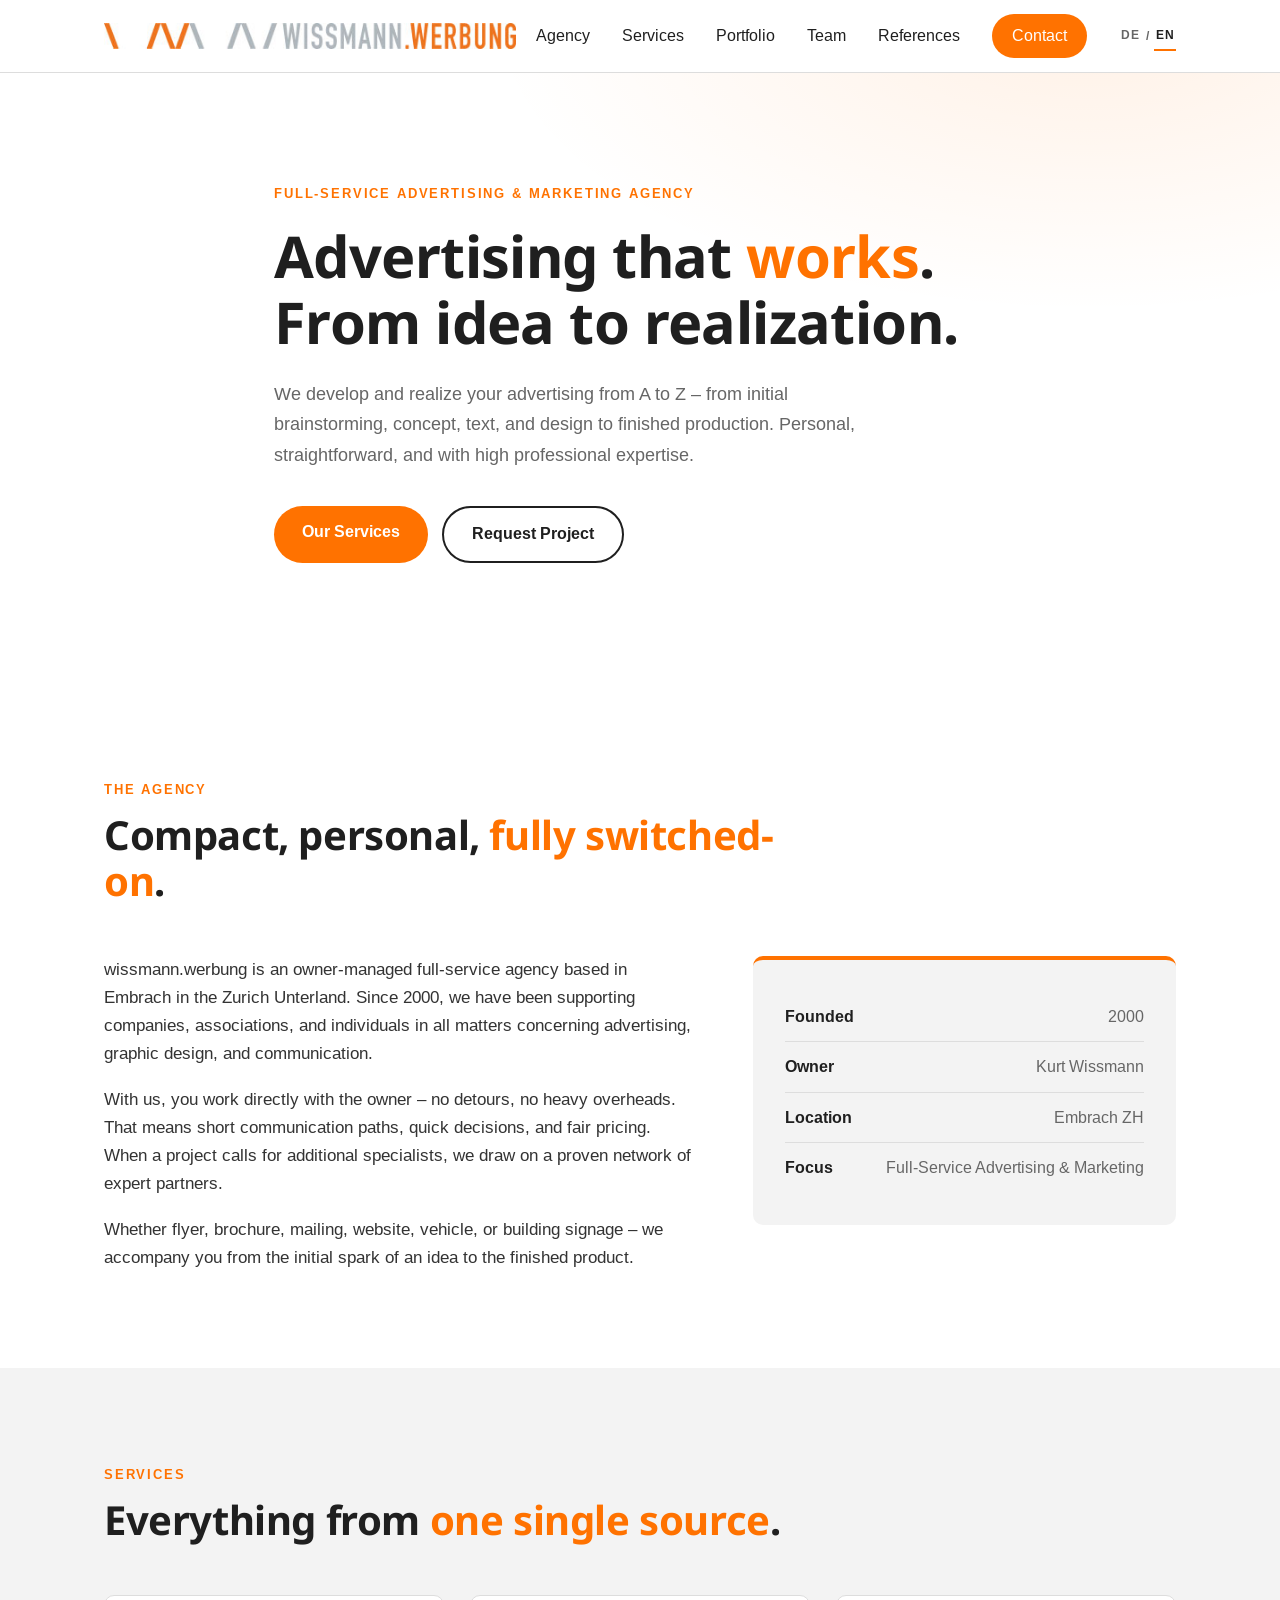
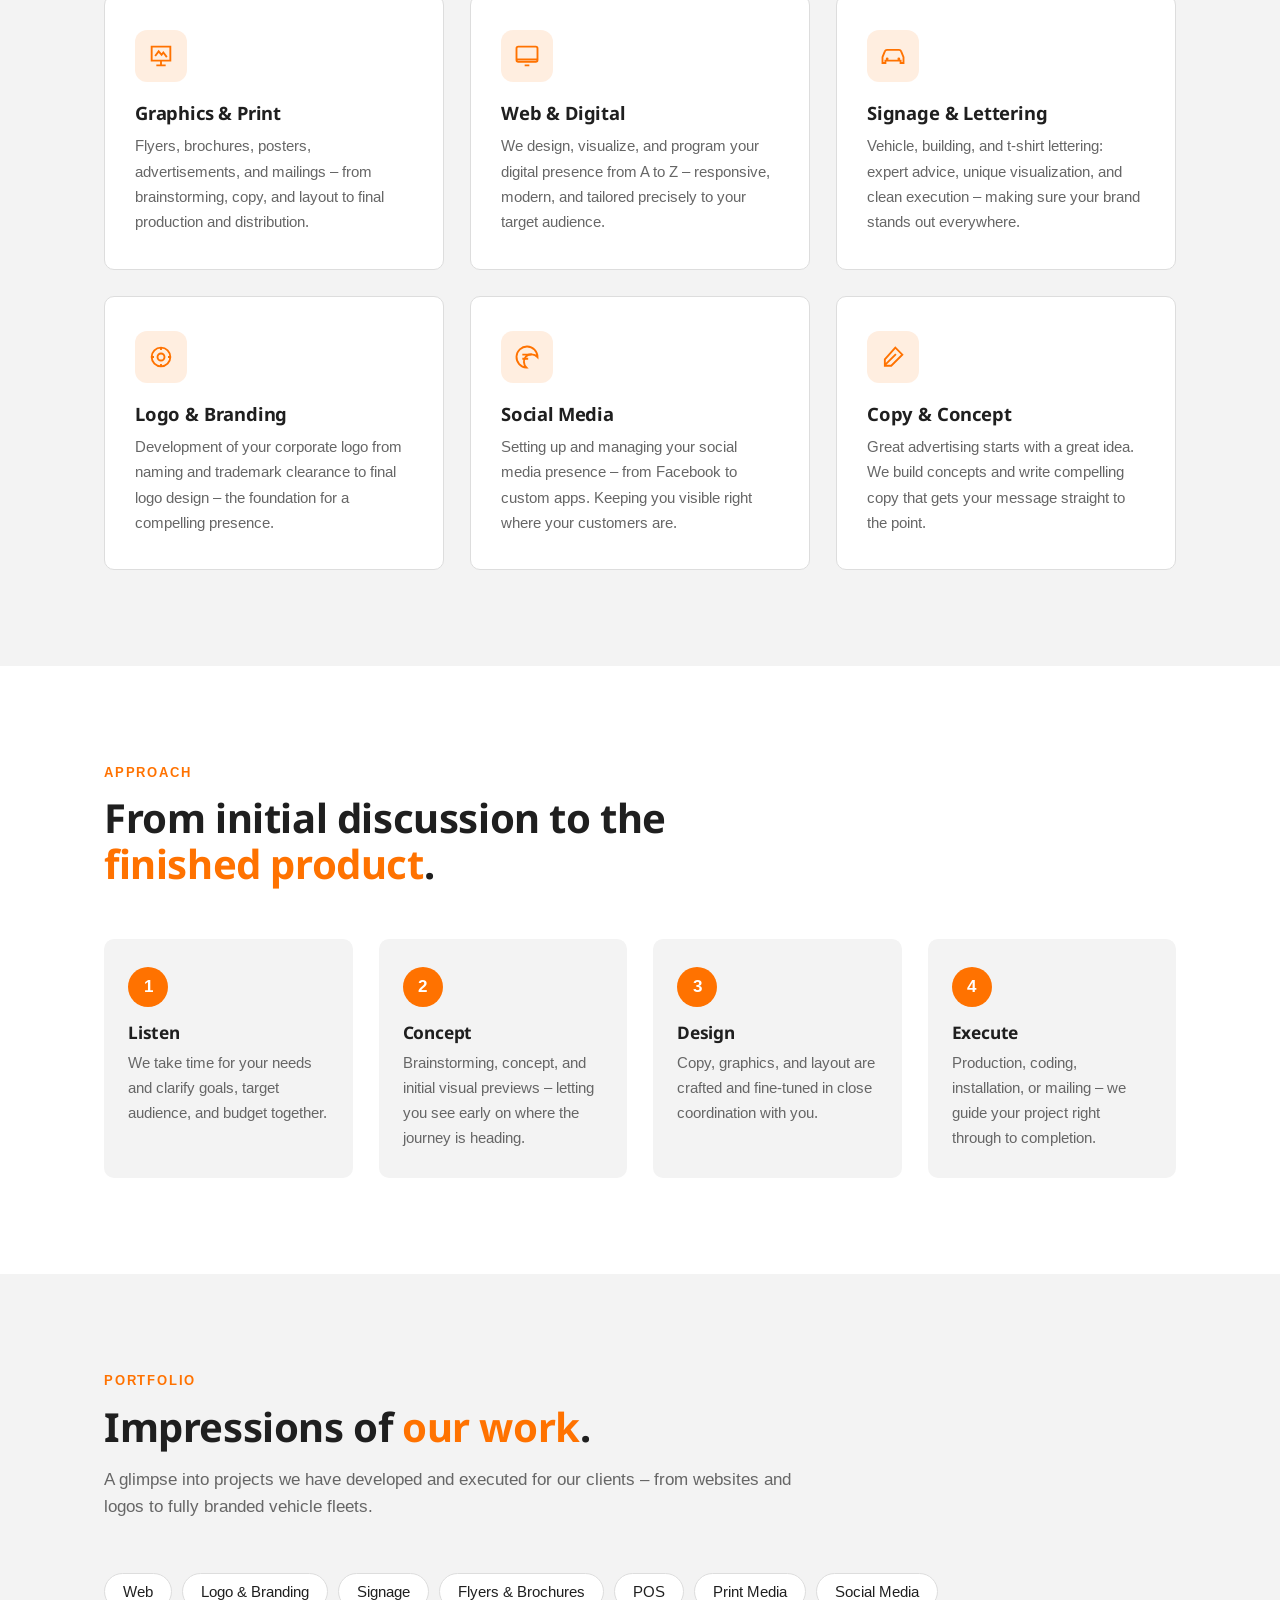
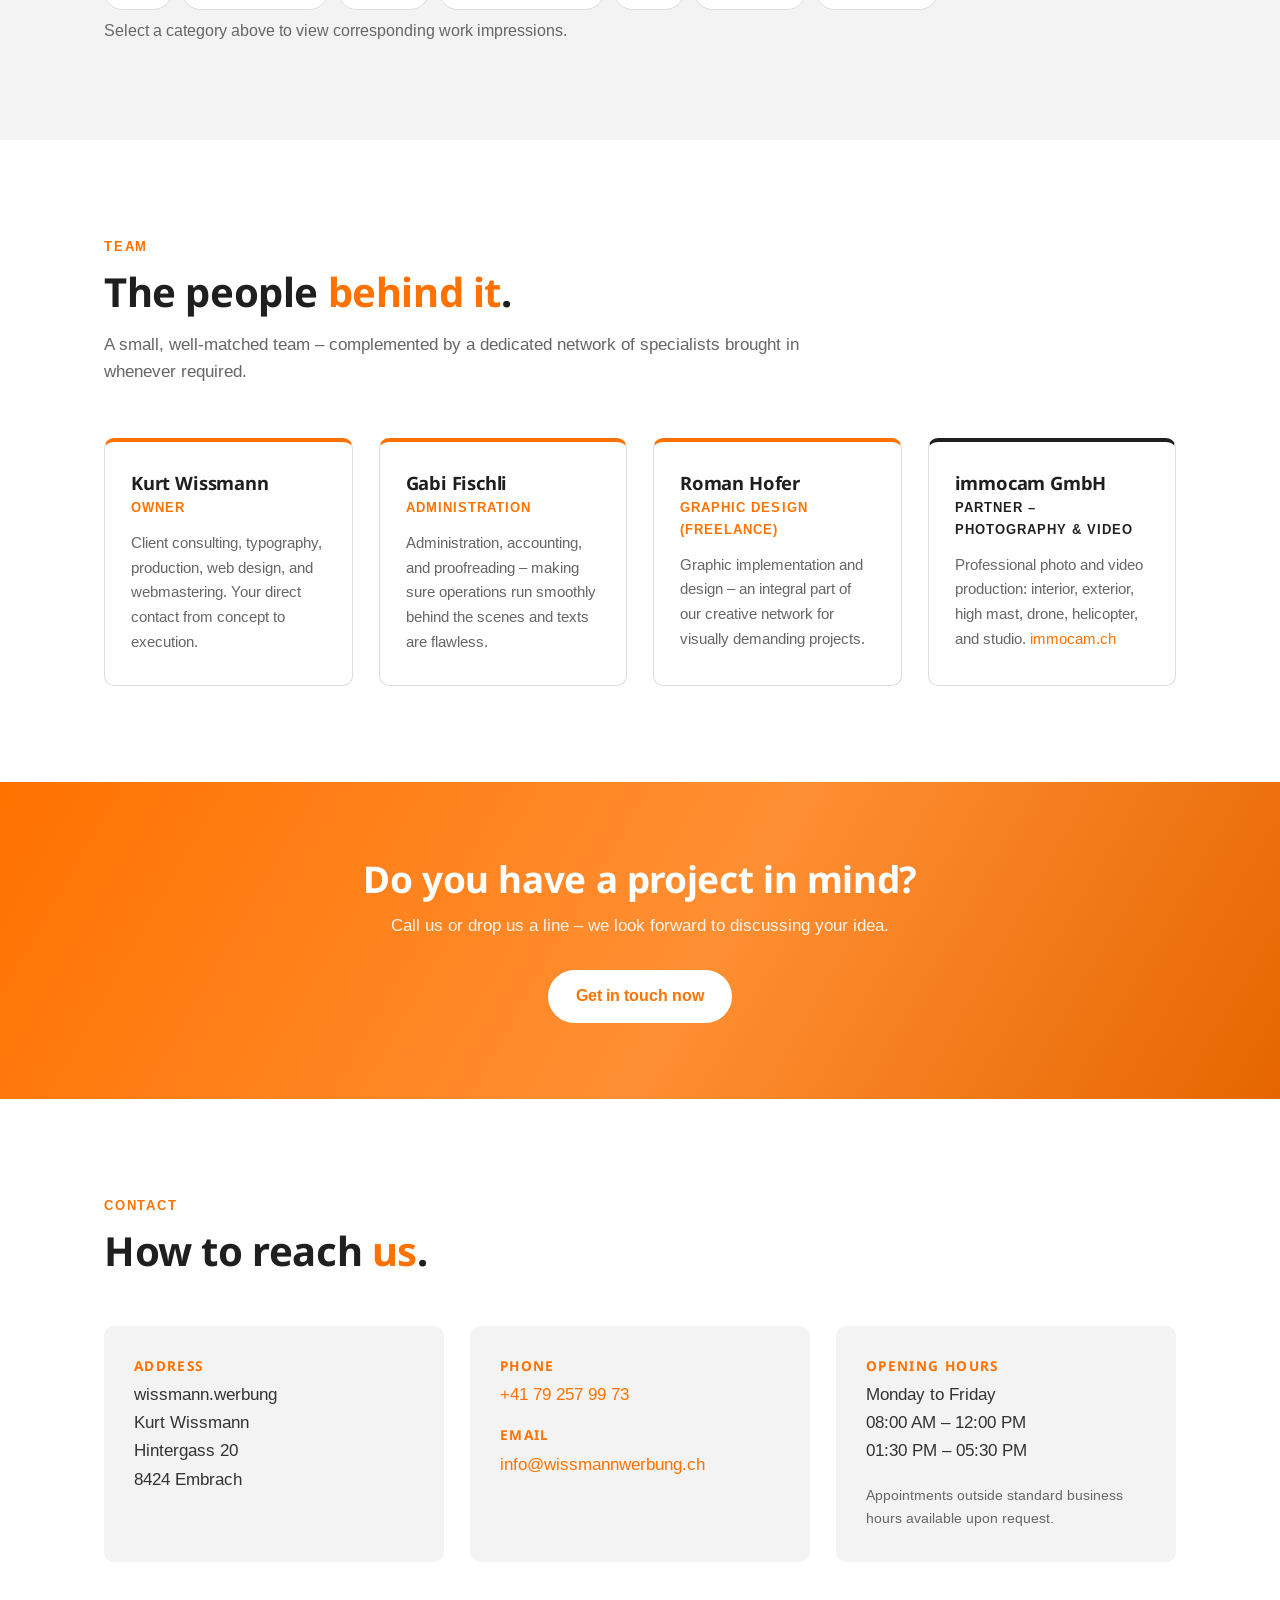
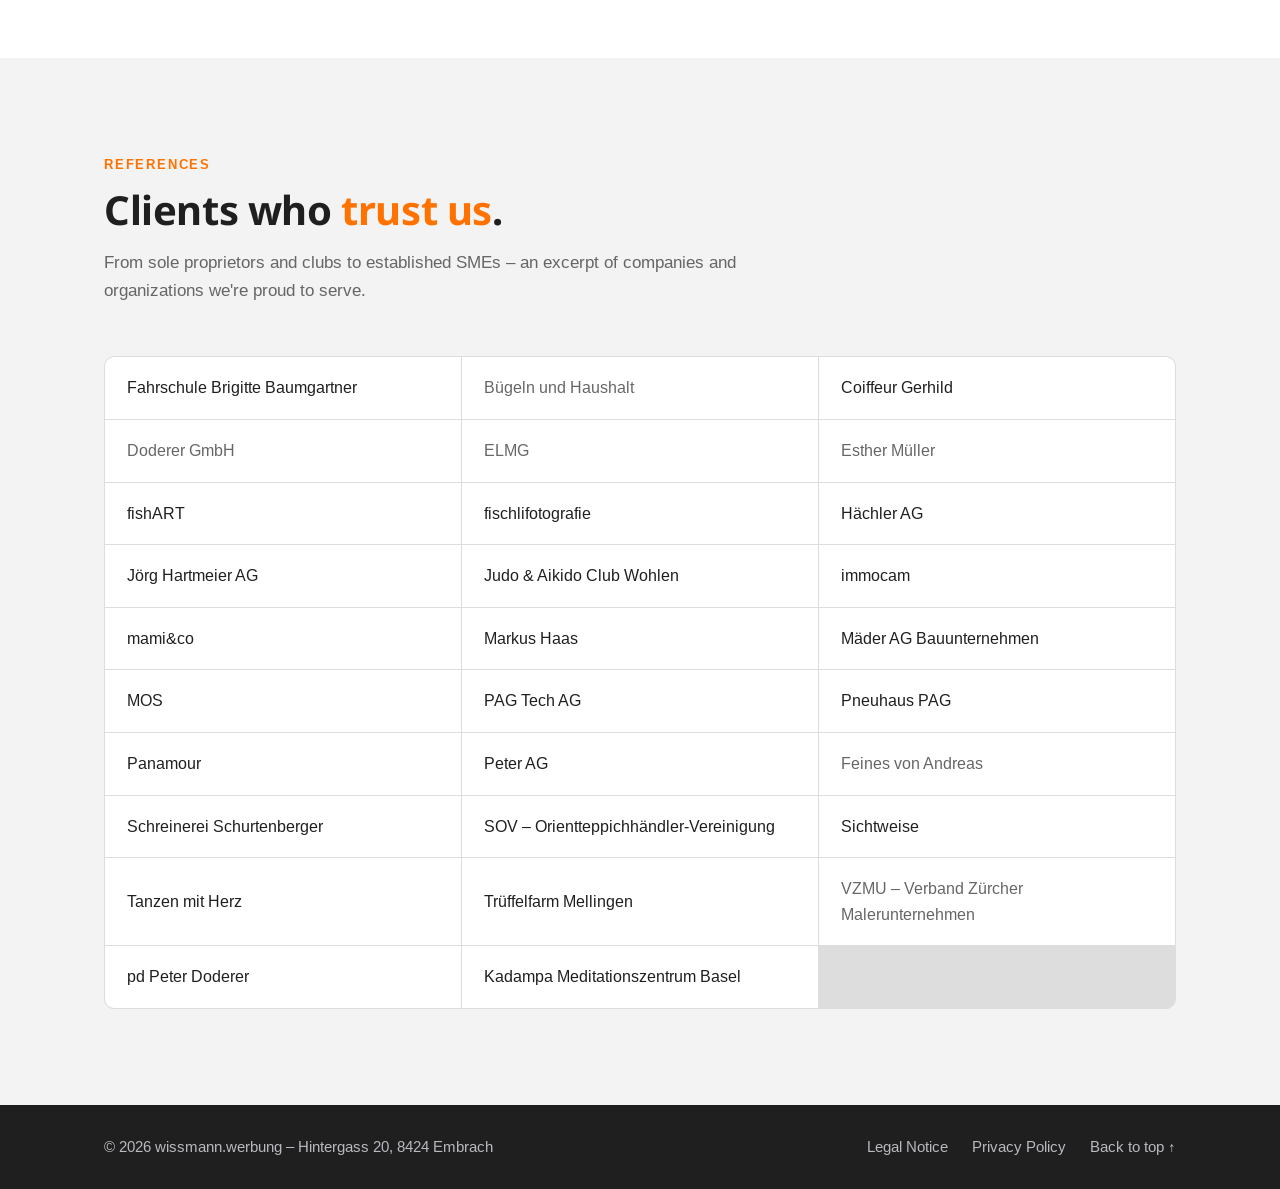
==== index.html @ ed24ae20 "Link MOS customer website" ====
<!DOCTYPE html>
<html lang="de">
<head>
  <meta charset="UTF-8">
  <meta name="viewport" content="width=device-width, initial-scale=1.0">
  <title>wissmann.werbung – Full-Service Werbeagentur | Embrach ZH</title>
  <meta name="description" content="wissmann.werbung ist Ihre Full-Service Werbe- und Marketing-Agentur in Embrach. Grafik, Print, Web, Beschriftungen, Logo-Entwicklung und Social Media – alles aus einer Hand.">
  <link rel="preconnect" href="https://fonts.googleapis.com">
  <link rel="preconnect" href="https://fonts.gstatic.com" crossorigin>
  <link href="https://fonts.googleapis.com/css2?family=Arimo:ital,wght@0,400;0,500;0,600;0,700;1,400&family=Droid+Sans:wght@400;700&display=swap" rel="stylesheet">
  <link rel="stylesheet" href="css/style.css">
  <link rel="icon" type="image/svg+xml" href="img/favicon.svg">
</head>
<body data-page="home">

  <!-- ===== Header / Navigation ===== -->
  <header class="site-header" id="top">
    <div class="container header-inner">
      <a href="#top" class="logo">
        <img src="img/logo.jpg" alt="wissmann.werbung" width="460" height="29">
      </a>
      <nav class="main-nav" id="mainNav">
        <a href="#agentur">Agentur</a>
        <a href="#leistungen">Leistungen</a>
        <a href="#portfolio">Portfolio</a>
        <a href="#team">Team</a>
        <a href="#kunden">Referenzen</a>
        <a href="#kontakt" class="nav-cta">Kontakt</a>
      </nav>
      <div class="lang-switcher" aria-label="Sprache / Language">
        <button type="button" class="lang-btn" data-lang="de" aria-label="Deutsch">DE</button>
        <span aria-hidden="true">/</span>
        <button type="button" class="lang-btn" data-lang="en" aria-label="English">EN</button>
      </div>
      <button class="nav-toggle" id="navToggle" aria-label="Menü öffnen" aria-expanded="false">
        <span></span><span></span><span></span>
      </button>
    </div>
  </header>

  <!-- ===== Hero ===== -->
  <section class="hero">
    <div class="container hero-inner">
      <p class="hero-kicker">Full-Service Werbe- und Marketing-Agentur</p>
      <h1>Werbung, die <span class="accent">wirkt</span>.<br>Von der Idee bis zur Umsetzung.</h1>
      <p class="hero-lead">
        Wir entwickeln und realisieren Ihre Werbung von A bis Z – vom ersten Brainstorming
        über Konzept, Text und Gestaltung bis zur fertigen Produktion. Persönlich,
        unkompliziert und mit hoher Fachkompetenz.
      </p>
      <div class="hero-actions">
        <a href="#leistungen" class="btn btn-primary">Unsere Leistungen</a>
        <a href="#kontakt" class="btn btn-outline">Projekt anfragen</a>
      </div>
    </div>
  </section>

  <!-- ===== Agentur ===== -->
  <section class="section" id="agentur">
    <div class="container">
      <div class="section-head">
        <p class="section-kicker">Die Agentur</p>
        <h2>Klein, persönlich, <span class="accent">voll auf Draht</span>.</h2>
      </div>
      <div class="two-col">
        <div>
          <p>
            wissmann.werbung ist eine inhabergeführte Full-Service-Agentur mit Sitz in
            Embrach im Zürcher Unterland. Seit 2000 betreuen wir Firmen, Vereine und
            Privatpersonen in allen Fragen rund um Werbung, Grafik und Kommunikation.
          </p>
          <p>
            Bei uns arbeiten Sie direkt mit dem Inhaber zusammen – ohne Umwege, ohne
            grosse Overheads. Das heisst: kurze Wege, schnelle Entscheide und faire
            Preise. Und wenn ein Projekt zusätzliche Spezialisten braucht, greifen wir
            auf ein eingespieltes Netzwerk von Partnern zurück.
          </p>
          <p>
            Ob Flyer, Broschüre, Mailing, Website, Fahrzeug- oder Gebäudebeschriftung –
            wir begleiten Sie von der ersten Idee bis zum fertigen Produkt.
          </p>
        </div>
        <div class="fact-card">
          <ul class="fact-list">
            <li><strong>Gegründet</strong><span>2000</span></li>
            <li><strong>Inhaber</strong><span>Kurt Wissmann</span></li>
            <li><strong>Standort</strong><span>Embrach ZH</span></li>
            <li><strong>Ausrichtung</strong><span>Full-Service Werbung &amp; Marketing</span></li>
          </ul>
        </div>
      </div>
    </div>
  </section>

  <!-- ===== Leistungen ===== -->
  <section class="section section-alt" id="leistungen">
    <div class="container">
      <div class="section-head">
        <p class="section-kicker">Leistungen</p>
        <h2>Alles aus <span class="accent">einer Hand</span>.</h2>
      </div>
      <div class="cards">
        <article class="card">
          <div class="card-icon" aria-hidden="true">
            <svg viewBox="0 0 24 24"><path d="M4 4h16v12H4z" fill="none" stroke="currentColor" stroke-width="1.6"/><path d="M8 20h8M12 16v4" stroke="currentColor" stroke-width="1.6"/><path d="M7 12l3-4 2.5 3L14 9l3 4" fill="none" stroke="currentColor" stroke-width="1.6"/></svg>
          </div>
          <h3>Grafik &amp; Print</h3>
          <p>Flyer, Broschüren, Plakate, Inserate und Mailings – vom Brainstorming über Text und Gestaltung bis zur fertigen Produktion und Verteilung.</p>
        </article>
        <article class="card">
          <div class="card-icon" aria-hidden="true">
            <svg viewBox="0 0 24 24"><rect x="3" y="4" width="18" height="13" rx="1.5" fill="none" stroke="currentColor" stroke-width="1.6"/><path d="M3 15h18M10 20h4" stroke="currentColor" stroke-width="1.6"/></svg>
          </div>
          <h3>Web &amp; Digital</h3>
          <p>Wir konzipieren, visualisieren und programmieren Ihren digitalen Werbeauftritt von A bis Z – responsive, modern und auf Ihre Zielgruppe zugeschnitten.</p>
        </article>
        <article class="card">
          <div class="card-icon" aria-hidden="true">
            <svg viewBox="0 0 24 24"><path d="M3 13l2-5a2 2 0 0 1 1.9-1.3h10.2A2 2 0 0 1 19 8l2 5v5h-2.5v-2h-13v2H3z" fill="none" stroke="currentColor" stroke-width="1.6"/><circle cx="7" cy="14.5" r="1.2" fill="currentColor"/><circle cx="17" cy="14.5" r="1.2" fill="currentColor"/></svg>
          </div>
          <h3>Beschriftungen</h3>
          <p>Auto-, Gebäude- und T-Shirt-Beschriftungen: Beratung, einzigartige Visualisierung und saubere Umsetzung – damit Ihre Marke unterwegs und vor Ort auffällt.</p>
        </article>
        <article class="card">
          <div class="card-icon" aria-hidden="true">
            <svg viewBox="0 0 24 24"><circle cx="12" cy="12" r="8" fill="none" stroke="currentColor" stroke-width="1.6"/><circle cx="12" cy="12" r="3" fill="none" stroke="currentColor" stroke-width="1.6"/><path d="M12 4v2M12 18v2M4 12h2M18 12h2" stroke="currentColor" stroke-width="1.6"/></svg>
          </div>
          <h3>Logo &amp; Branding</h3>
          <p>Entwicklung Ihres Firmenlogos vom Naming über Rechtsabklärung und Schutz bis zum fertigen Logo-Design – die Basis für einen starken Auftritt.</p>
        </article>
        <article class="card">
          <div class="card-icon" aria-hidden="true">
            <svg viewBox="0 0 24 24"><path d="M21 12a9 9 0 1 0-9.6 9 7 7 0 0 1-.4-9.4A7 7 0 0 1 21 12z" fill="none" stroke="currentColor" stroke-width="1.6"/><path d="M8 10h8M8 13.5h5" stroke="currentColor" stroke-width="1.6"/></svg>
          </div>
          <h3>Social Media</h3>
          <p>Aufbau und Betreuung Ihrer Social-Media-Präsenz – von Facebook bis App. Damit Sie dort sichtbar sind, wo Ihre Kundschaft unterwegs ist.</p>
        </article>
        <article class="card">
          <div class="card-icon" aria-hidden="true">
            <svg viewBox="0 0 24 24"><path d="M5 19l9.5-9.5M14 4l6 6-9.5 9.5H5v-5.5z" fill="none" stroke="currentColor" stroke-width="1.6"/></svg>
          </div>
          <h3>Text &amp; Konzept</h3>
          <p>Gute Werbung beginnt mit einer guten Idee. Wir entwickeln Konzepte und schreiben Texte, die Ihre Botschaft auf den Punkt bringen.</p>
        </article>
      </div>
    </div>
  </section>

  <!-- ===== Arbeitsweise ===== -->
  <section class="section" id="arbeitsweise">
    <div class="container">
      <div class="section-head">
        <p class="section-kicker">Arbeitsweise</p>
        <h2>Vom ersten Gespräch zum <span class="accent">fertigen Produkt</span>.</h2>
      </div>
      <ol class="steps">
        <li class="step">
          <span class="step-num">1</span>
          <h3>Zuhören</h3>
          <p>Wir nehmen uns Zeit für Ihr Anliegen und klären gemeinsam Ziele, Zielgruppe und Budget.</p>
        </li>
        <li class="step">
          <span class="step-num">2</span>
          <h3>Konzipieren</h3>
          <p>Brainstorming, Konzept und erste Visualisierungen – Sie sehen früh, wohin die Reise geht.</p>
        </li>
        <li class="step">
          <span class="step-num">3</span>
          <h3>Gestalten</h3>
          <p>Text, Grafik und Design werden ausgearbeitet und mit Ihnen abgestimmt.</p>
        </li>
        <li class="step">
          <span class="step-num">4</span>
          <h3>Umsetzen</h3>
          <p>Produktion, Programmierung, Montage oder Versand – wir begleiten Ihr Projekt bis zum Schluss.</p>
        </li>
      </ol>
    </div>
  </section>

  <!-- ===== Portfolio / Impressionen ===== -->
  <section class="section section-alt" id="portfolio">
    <div class="container">
      <div class="section-head">
        <p class="section-kicker">Portfolio</p>
        <h2>Impressionen aus <span class="accent">unserer Arbeit</span>.</h2>
        <p class="section-intro">Ein Einblick in Projekte, die wir für unsere Kundschaft entwickelt und
          umgesetzt haben – von der Website über das Logo bis zur fertig beschrifteten Fahrzeugflotte.</p>
      </div>

      <div class="pf-filters" id="pfFilters" role="tablist" aria-label="Portfolio filtern">
        <button type="button" class="pf-filter" data-filter="web" aria-pressed="false">Web</button>
        <button type="button" class="pf-filter" data-filter="logo" aria-pressed="false">Logo &amp; Branding</button>
        <button type="button" class="pf-filter" data-filter="beschriftung" aria-pressed="false">Beschriftungen</button>
        <button type="button" class="pf-filter" data-filter="flyer" aria-pressed="false">Flyer &amp; Broschüren</button>
        <button type="button" class="pf-filter" data-filter="pos" aria-pressed="false">POS</button>
        <button type="button" class="pf-filter" data-filter="gds" aria-pressed="false">Drucksachen</button>
        <button type="button" class="pf-filter" data-filter="social" aria-pressed="false">Social Media</button>
      </div>

      <p class="pf-hint" id="pfHint">Wählen Sie oben eine Kompetenz, um die passenden Impressionen zu sehen.</p>

      <!-- Webprojekte -->
      <div class="pf-group" data-cat="web" hidden>
        <div class="pf-group-head">
          <h3>Webprojekte</h3>
          <p>Konzipiert, visualisiert und programmiert – Ihr digitaler Auftritt von A bis Z, durchgehend responsive.</p>
        </div>
        <div class="pf-grid">
          <figure class="pf-item"><img loading="lazy" src="img/portfolio/wd_webprojekte.jpg" alt="Webprojekte im Überblick" width="1000" height="667"><figcaption>Webprojekte im Überblick</figcaption></figure>
          <figure class="pf-item"><img loading="lazy" src="img/portfolio/wd_tmh.jpg" alt="Website Tanzen mit Herz" width="1000" height="667"><figcaption>Tanzen mit Herz</figcaption></figure>
          <figure class="pf-item"><img loading="lazy" src="img/portfolio/wd_vzmu.jpg" alt="Website VZMU" width="1000" height="667"><figcaption>VZMU – Verband Zürcher Malerunternehmen</figcaption></figure>
          <figure class="pf-item"><img loading="lazy" src="img/portfolio/wd_fishart.jpg" alt="Website fishART" width="1000" height="667"><figcaption>fishART</figcaption></figure>
          <figure class="pf-item"><img loading="lazy" src="img/portfolio/wd_mamico.jpg" alt="Website mami&amp;co" width="1000" height="667"><figcaption>mami&amp;co</figcaption></figure>
          <figure class="pf-item"><img loading="lazy" src="img/portfolio/wd_baumgartner.jpg" alt="Website Fahrschule Brigitte Baumgartner" width="1000" height="667"><figcaption>Fahrschule Brigitte Baumgartner</figcaption></figure>
          <figure class="pf-item"><img loading="lazy" src="img/portfolio/wd_peterag.jpg" alt="Website Peter AG" width="1000" height="667"><figcaption>Peter AG</figcaption></figure>
          <figure class="pf-item"><img loading="lazy" src="img/portfolio/wd_thoeny.jpg" alt="Website Thöny" width="1000" height="667"><figcaption>Thöny</figcaption></figure>
          <figure class="pf-item"><img loading="lazy" src="img/portfolio/wd_prontoclean.jpg" alt="Website ProntoClean" width="1000" height="667"><figcaption>ProntoClean</figcaption></figure>
          <figure class="pf-item"><img loading="lazy" src="img/portfolio/wd_dodrhawkr1.jpg" alt="Website Doderer Hawkridge" width="1000" height="667"><figcaption>Doderer Hawkridge</figcaption></figure>
          <figure class="pf-item"><img loading="lazy" src="img/portfolio/web_klr2.jpg" alt="Website KLR" width="1000" height="667"><figcaption>KLR</figcaption></figure>
        </div>
      </div>

      <!-- Logo-Design -->
      <div class="pf-group" data-cat="logo" hidden>
        <div class="pf-group-head">
          <h3>Logo &amp; Branding</h3>
          <p>Von der Namensfindung über die Rechtsabklärung bis zum fertigen Logo – die Basis für einen starken Auftritt.</p>
        </div>
        <div class="pf-grid">
          <figure class="pf-item"><img loading="lazy" src="img/portfolio/logo_design2.jpg" alt="Logo-Auswahl" width="1000" height="667"><figcaption>Logo-Auswahl</figcaption></figure>
          <figure class="pf-item"><img loading="lazy" src="img/portfolio/logo_judo.jpg" alt="Logo Judo &amp; Aikido Club Wohlen" width="1000" height="667"><figcaption>Judo &amp; Aikido Club Wohlen</figcaption></figure>
          <figure class="pf-item"><img loading="lazy" src="img/portfolio/logo_tmh.jpg" alt="Logo Tanzen mit Herz" width="1000" height="667"><figcaption>Tanzen mit Herz</figcaption></figure>
          <figure class="pf-item"><img loading="lazy" src="img/portfolio/logo_mamico.jpg" alt="Logo mami&amp;co" width="1000" height="667"><figcaption>mami&amp;co</figcaption></figure>
          <figure class="pf-item"><img loading="lazy" src="img/portfolio/logo_gerhild.jpg" alt="Logo Coiffeur Gerhild" width="1000" height="667"><figcaption>Coiffeur Gerhild</figcaption></figure>
          <figure class="pf-item"><img loading="lazy" src="img/portfolio/logo_sichtweise.jpg" alt="Logo Sichtweise" width="1000" height="667"><figcaption>Sichtweise</figcaption></figure>
          <figure class="pf-item"><img loading="lazy" src="img/portfolio/logo_caporaso.jpg" alt="Logo Caporaso" width="1000" height="667"><figcaption>Caporaso</figcaption></figure>
          <figure class="pf-item"><img loading="lazy" src="img/portfolio/logo_bedandbath.jpg" alt="Logo Bed and Bath" width="1000" height="667"><figcaption>Bed and Bath</figcaption></figure>
          <figure class="pf-item"><img loading="lazy" src="img/portfolio/logo_mofit.jpg" alt="Logo MoFit" width="1000" height="667"><figcaption>MoFit</figcaption></figure>
          <figure class="pf-item"><img loading="lazy" src="img/portfolio/logo_peterag.jpg" alt="Logo Peter AG" width="1000" height="667"><figcaption>Peter AG</figcaption></figure>
          <figure class="pf-item"><img loading="lazy" src="img/portfolio/logo_gastopr1.jpg" alt="Logo Gastronomie-Projekt" width="1000" height="667"><figcaption>Gastronomie-Projekt</figcaption></figure>
          <figure class="pf-item"><img loading="lazy" src="img/portfolio/logo_baumgartner.jpg" alt="Logo Fahrschule Baumgartner" width="1000" height="667"><figcaption>Fahrschule Baumgartner</figcaption></figure>
          <figure class="pf-item"><img loading="lazy" src="img/portfolio/logo_thoeny.jpg" alt="Logo Thöny" width="1000" height="667"><figcaption>Thöny</figcaption></figure>
          <figure class="pf-item"><img loading="lazy" src="img/portfolio/logo_prontoclean.jpg" alt="Logo ProntoClean" width="1000" height="667"><figcaption>ProntoClean</figcaption></figure>
          <figure class="pf-item"><img loading="lazy" src="img/portfolio/logo_dodhawkr.jpg" alt="Logo Doderer Hawkridge" width="1000" height="667"><figcaption>Doderer Hawkridge</figcaption></figure>
          <figure class="pf-item"><img loading="lazy" src="img/portfolio/logo_stellba.jpg" alt="Logo Stellba" width="1000" height="667"><figcaption>Stellba</figcaption></figure>
          <figure class="pf-item"><img loading="lazy" src="img/portfolio/logo_nblumen.jpg" alt="Logo N Blumen" width="1000" height="667"><figcaption>N Blumen</figcaption></figure>
          <figure class="pf-item"><img loading="lazy" src="img/portfolio/logo_lug.jpg" alt="Logo LUG" width="1000" height="667"><figcaption>LUG</figcaption></figure>
          <figure class="pf-item"><img loading="lazy" src="img/portfolio/logo_vzmu_gross.jpg" alt="Logo VZMU" width="1000" height="667"><figcaption>VZMU</figcaption></figure>
        </div>
      </div>

      <!-- Beschriftungen -->
      <div class="pf-group" data-cat="beschriftung" hidden>
        <div class="pf-group-head">
          <h3>Beschriftungen</h3>
          <p>Fahrzeug-, Gebäude- und Schaufensterbeschriftungen – damit Ihre Marke unterwegs und vor Ort auffällt.</p>
        </div>
        <div class="pf-grid">
          <figure class="pf-item"><img loading="lazy" src="img/portfolio/ab_beschr2.jpg" alt="Beschriftungen im Überblick" width="1000" height="667"><figcaption>Beschriftungen im Überblick</figcaption></figure>
          <figure class="pf-item"><img loading="lazy" src="img/portfolio/ab_maeder_gross.jpg" alt="Fahrzeugbeschriftung Mäder AG" width="1000" height="667"><figcaption>Mäder AG – Fahrzeug</figcaption></figure>
          <figure class="pf-item"><img loading="lazy" src="img/portfolio/ab_maeder_bus_gr.jpg" alt="Transporterbeschriftung Mäder AG" width="1000" height="667"><figcaption>Mäder AG – Transporter</figcaption></figure>
          <figure class="pf-item"><img loading="lazy" src="img/portfolio/ab_klr_bus_gross.jpg" alt="Fahrzeugflotte KLR" width="1000" height="667"><figcaption>KLR – Fahrzeugflotte</figcaption></figure>
          <figure class="pf-item"><img loading="lazy" src="img/portfolio/ab_baumgartner_gross.jpg" alt="Fahrzeugbeschriftung Fahrschule Baumgartner" width="1000" height="667"><figcaption>Fahrschule Baumgartner – Fahrzeug</figcaption></figure>
          <figure class="pf-item"><img loading="lazy" src="img/portfolio/ab_caporaso_gross.jpg" alt="Fahrzeugbeschriftung Caporaso" width="1000" height="667"><figcaption>Caporaso – Fahrzeug</figcaption></figure>
          <figure class="pf-item"><img loading="lazy" src="img/portfolio/ab_gerhild.jpg" alt="Schaufensterbeschriftung Coiffeur Gerhild" width="1000" height="667"><figcaption>Coiffeur Gerhild – Schaufenster</figcaption></figure>
          <figure class="pf-item"><img loading="lazy" src="img/portfolio/gb_peterag.jpg" alt="Gebäudebeschriftung Peter AG" width="1000" height="667"><figcaption>Peter AG – Gebäude</figcaption></figure>
        </div>
      </div>

      <!-- Flyer & Broschüren -->
      <div class="pf-group" data-cat="flyer" hidden>
        <div class="pf-group-head">
          <h3>Flyer &amp; Broschüren</h3>
          <p>Vom Brainstorming über Text und Gestaltung bis zur fertigen Produktion und Verteilung – Flyer, Broschüren und Mailings.</p>
        </div>
        <div class="pf-grid">
          <figure class="pf-item"><img loading="lazy" src="img/portfolio/fly_broschueren2.jpg" alt="Broschüren und Flyer im Überblick" width="1000" height="667"><figcaption>Broschüren &amp; Flyer</figcaption></figure>
          <figure class="pf-item"><img loading="lazy" src="img/portfolio/fly_elx_herbst151.jpg" alt="Flyer Elextra Herbstaktion" width="1000" height="667"><figcaption>Elextra – Herbstaktion</figcaption></figure>
          <figure class="pf-item"><img loading="lazy" src="img/portfolio/fly_maeder.jpg" alt="Flyer Mäder AG" width="1000" height="667"><figcaption>Mäder AG</figcaption></figure>
          <figure class="pf-item"><img loading="lazy" src="img/portfolio/fly_tmh11.jpg" alt="Flyer Tanzen mit Herz" width="1000" height="667"><figcaption>Tanzen mit Herz</figcaption></figure>
          <figure class="pf-item"><img loading="lazy" src="img/portfolio/fly_fishart_james1.jpg" alt="Flyer fishART James" width="1000" height="667"><figcaption>fishART – James</figcaption></figure>
          <figure class="pf-item"><img loading="lazy" src="img/portfolio/fly_hartmeier.jpg" alt="Flyer Jörg Hartmeier AG" width="1000" height="667"><figcaption>Jörg Hartmeier AG</figcaption></figure>
          <figure class="pf-item"><img loading="lazy" src="img/portfolio/fly_thoeny.jpg" alt="Flyer Thöny" width="1000" height="667"><figcaption>Thöny</figcaption></figure>
          <figure class="pf-item"><img loading="lazy" src="img/portfolio/fly_molino01.jpg" alt="Flyer Molino" width="1000" height="667"><figcaption>Molino</figcaption></figure>
          <figure class="pf-item"><img loading="lazy" src="img/portfolio/fly_spk_sternen1.jpg" alt="Flyer Sternen" width="1000" height="667"><figcaption>Sternen</figcaption></figure>
          <figure class="pf-item"><img loading="lazy" src="img/portfolio/fly_sonnenblick1.jpg" alt="Flyer Sonnenblick" width="1000" height="667"><figcaption>Sonnenblick</figcaption></figure>
          <figure class="pf-item"><img loading="lazy" src="img/portfolio/fly_reha.jpg" alt="Flyer Rehabilitation" width="1000" height="667"><figcaption>Rehabilitation</figcaption></figure>
          <figure class="pf-item"><img loading="lazy" src="img/portfolio/fly_schaefer.jpg" alt="Flyer Schäfer" width="1000" height="667"><figcaption>Schäfer</figcaption></figure>
          <figure class="pf-item"><img loading="lazy" src="img/portfolio/fly_mapp_haechler01.jpg" alt="Mailing Hächler" width="1000" height="667"><figcaption>Mailing Hächler</figcaption></figure>
          <figure class="pf-item"><img loading="lazy" src="img/portfolio/fly_mapp_haecher02.jpg" alt="Mailing Hächler" width="1000" height="667"><figcaption>Mailing Hächler</figcaption></figure>
          <figure class="pf-item"><img loading="lazy" src="img/portfolio/fly_mapp_sekinger.jpg" alt="Mailing Sekinger" width="1000" height="667"><figcaption>Mailing Sekinger</figcaption></figure>
          <figure class="pf-item"><img loading="lazy" src="img/portfolio/fly_50J_buechli.jpg" alt="Flyer 50 Jahre Büchli" width="1000" height="667"><figcaption>50 Jahre Büchli</figcaption></figure>
        </div>
      </div>

      <!-- POS -->
      <div class="pf-group" data-cat="pos" hidden>
        <div class="pf-group-head">
          <h3>Point of Sale</h3>
          <p>Einprägsame Visualisierungen, prägnante Headlines, perfekt abgestimmt auf Zielgruppe, Einsatzort und -dauer.</p>
        </div>
        <div class="pf-grid">
          <figure class="pf-item"><img loading="lazy" src="img/portfolio/pos_titel2.jpg" alt="POS-Kampagnen im Überblick" width="1000" height="667"><figcaption>POS-Kampagnen</figcaption></figure>
          <figure class="pf-item"><img loading="lazy" src="img/portfolio/pos_elx3.jpg" alt="POS-Kampagne Elextra" width="1000" height="667"><figcaption>Elextra – POS</figcaption></figure>
          <figure class="pf-item"><img loading="lazy" src="img/portfolio/pos_elx4.jpg" alt="POS-Kampagne Elextra" width="1000" height="667"><figcaption>Elextra – POS</figcaption></figure>
          <figure class="pf-item"><img loading="lazy" src="img/portfolio/pos_elx51.jpg" alt="POS-Kampagne Elextra" width="1000" height="667"><figcaption>Elextra – POS</figcaption></figure>
          <figure class="pf-item"><img loading="lazy" src="img/portfolio/pos_elx6.jpg" alt="POS-Kampagne Elextra" width="1000" height="667"><figcaption>Elextra – POS</figcaption></figure>
          <figure class="pf-item"><img loading="lazy" src="img/portfolio/pos_elx7.jpg" alt="POS-Kampagne Elextra" width="1000" height="667"><figcaption>Elextra – POS</figcaption></figure>
          <figure class="pf-item"><img loading="lazy" src="img/portfolio/pos_elx8.jpg" alt="POS-Kampagne Elextra" width="1000" height="667"><figcaption>Elextra – POS</figcaption></figure>
          <figure class="pf-item"><img loading="lazy" src="img/portfolio/pos_elx9.jpg" alt="POS-Kampagne Elextra" width="1000" height="667"><figcaption>Elextra – POS</figcaption></figure>
        </div>
      </div>

      <!-- Geschäftsdrucksachen -->
      <div class="pf-group" data-cat="gds" hidden>
        <div class="pf-group-head">
          <h3>Geschäftsdrucksachen</h3>
          <p>Einheitliche Firmenpräsenz mit hohem Wiedererkennungswert – umgesetzt auf Basis Ihres CD-Manuals.</p>
        </div>
        <div class="pf-grid">
          <figure class="pf-item"><img loading="lazy" src="img/portfolio/gds_titel.jpg" alt="Geschäftsdrucksachen im Überblick" width="1000" height="667"><figcaption>Geschäftsdrucksachen</figcaption></figure>
          <figure class="pf-item"><img loading="lazy" src="img/portfolio/gds_tmh.jpg" alt="Geschäftsdrucksachen Tanzen mit Herz" width="1000" height="667"><figcaption>Tanzen mit Herz</figcaption></figure>
          <figure class="pf-item"><img loading="lazy" src="img/portfolio/gds_maeder.jpg" alt="Geschäftsdrucksachen Mäder AG" width="1000" height="667"><figcaption>Mäder AG</figcaption></figure>
          <figure class="pf-item"><img loading="lazy" src="img/portfolio/gds_vzmu.jpg" alt="Geschäftsdrucksachen VZMU" width="1000" height="667"><figcaption>VZMU</figcaption></figure>
          <figure class="pf-item"><img loading="lazy" src="img/portfolio/gds_fishart.jpg" alt="Geschäftsdrucksachen fishART" width="1000" height="667"><figcaption>fishART</figcaption></figure>
          <figure class="pf-item"><img loading="lazy" src="img/portfolio/gds_gastropr.jpg" alt="Geschäftsdrucksachen Gastronomie-Projekt" width="1000" height="667"><figcaption>Gastronomie-Projekt</figcaption></figure>
        </div>
      </div>

      <!-- Social Media -->
      <div class="pf-group" data-cat="social" hidden>
        <div class="pf-group-head">
          <h3>Social Media</h3>
          <p>Aufbau und Betreuung Ihrer Präsenz – von Facebook bis zur eigenen App. Sichtbar, wo Ihre Kundschaft unterwegs ist.</p>
        </div>
        <div class="pf-grid">
          <figure class="pf-item"><img loading="lazy" src="img/portfolio/socialmedia.jpg" alt="Social-Media-Auftritte" width="1000" height="667"><figcaption>Social-Media-Auftritte</figcaption></figure>
          <figure class="pf-item"><img loading="lazy" src="img/portfolio/sm_tmhapp.jpg" alt="App Tanzen mit Herz" width="1000" height="667"><figcaption>Tanzen mit Herz – App</figcaption></figure>
        </div>
      </div>
    </div>
  </section>

  <!-- ===== Team ===== -->
  <section class="section" id="team">
    <div class="container">
      <div class="section-head">
        <p class="section-kicker">Team</p>
        <h2>Die Menschen <span class="accent">dahinter</span>.</h2>
        <p class="section-intro">Ein kleines, eingespieltes Team – ergänzt durch ein Netzwerk von Spezialisten,
          das wir bei Bedarf hinzuziehen.</p>
      </div>
      <div class="team-grid">
        <article class="team-card">
          <h3>Kurt Wissmann</h3>
          <p class="team-role">Inhaber</p>
          <p>Kundenberatung, Typografie, Produktion, Webdesign und Webmaster. Ihr direkter Ansprechpartner
            von der ersten Idee bis zur Umsetzung.</p>
        </article>
        <article class="team-card">
          <h3>Gabi Fischli</h3>
          <p class="team-role">Administration</p>
          <p>Administration, Buchhaltung und Korrektorat – damit im Hintergrund alles rund läuft und Texte
            sitzen.</p>
        </article>
        <article class="team-card">
          <h3>Roman Hofer</h3>
          <p class="team-role">Grafik (Freelance)</p>
          <p>Grafische Umsetzung und Gestaltung – als fester Teil unseres Netzwerks für gestalterisch
            anspruchsvolle Projekte.</p>
        </article>
        <article class="team-card team-card-partner">
          <h3>immocam GmbH</h3>
          <p class="team-role">Partner – Fotografie &amp; Video</p>
          <p>Professionelle Foto- und Videoproduktion: Innen, Aussen, Hochstativ, Drohne und Helikopter
            sowie Studio. <a href="https://immocam.ch" target="_blank" rel="noopener">immocam.ch</a></p>
        </article>
      </div>
    </div>
  </section>

  <!-- ===== CTA Banner ===== -->
  <section class="cta-banner">
    <div class="container cta-inner">
      <h2>Haben Sie ein Projekt im Kopf?</h2>
      <p>Rufen Sie uns an oder schreiben Sie uns – wir freuen uns auf Ihre Idee.</p>
      <a href="#kontakt" class="btn btn-light">Jetzt Kontakt aufnehmen</a>
    </div>
  </section>

  <!-- ===== Kontakt ===== -->
  <section class="section" id="kontakt">
    <div class="container">
      <div class="section-head">
        <p class="section-kicker">Kontakt</p>
        <h2>So erreichen Sie <span class="accent">uns</span>.</h2>
      </div>
      <div class="contact-grid">
        <div class="contact-block">
          <h3>Adresse</h3>
          <p>
            wissmann.werbung<br>
            Kurt Wissmann<br>
            Hintergass 20<br>
            8424 Embrach
          </p>
        </div>
        <div class="contact-block">
          <h3>Telefon</h3>
          <p><a href="tel:+41792579973">+41 79 257 99 73</a></p>
          <h3>E-Mail</h3>
          <p><a href="mailto:info@wissmannwerbung.ch">info@wissmannwerbung.ch</a></p>
        </div>
        <div class="contact-block">
          <h3>Erreichbarkeit</h3>
          <p>Montag bis Freitag<br>08.00 – 12.00 Uhr<br>13.30 – 17.30 Uhr</p>
          <p class="contact-note">Termine ausserhalb der Bürozeiten nach Vereinbarung.</p>
        </div>
      </div>
    </div>
  </section>

  <!-- ===== Referenzen / Kunden ===== -->
  <section class="section section-alt" id="kunden">
    <div class="container">
      <div class="section-head">
        <p class="section-kicker">Referenzen</p>
        <h2>Kunden, die uns <span class="accent">vertrauen</span>.</h2>
        <p class="section-intro">Vom Einzelunternehmen über Vereine bis zum KMU – ein Auszug aus den Firmen und
          Organisationen, die wir betreuen durften und dürfen.</p>
      </div>
      <ul class="client-grid">
        <li><a href="https://brigittebaumgartner.ch" target="_blank" rel="noopener">Fahrschule Brigitte Baumgartner</a></li>
        <li>Bügeln und Haushalt</li>
        <li><a href="https://gerhild.ch" target="_blank" rel="noopener">Coiffeur Gerhild</a></li>
        <li>Doderer GmbH</li>
        <li>ELMG</li>
        <li>Esther Müller</li>
        <li><a href="https://fishart.ch" target="_blank" rel="noopener">fishART</a></li>
        <li><a href="https://fischlifotografie.ch" target="_blank" rel="noopener">fischlifotografie</a></li>
        <li><a href="https://haechler.ch" target="_blank" rel="noopener">Hächler AG</a></li>
        <li><a href="https://hartmeier.ch" target="_blank" rel="noopener">Jörg Hartmeier AG</a></li>
        <li><a href="https://jacwohlen.ch" target="_blank" rel="noopener">Judo &amp; Aikido Club Wohlen</a></li>
        <li><a href="https://immocam.ch" target="_blank" rel="noopener">immocam</a></li>
        <li><a href="https://mamico.ch" target="_blank" rel="noopener">mami&amp;co</a></li>
        <li><a href="https://markushaas.ch" target="_blank" rel="noopener">Markus Haas</a></li>
        <li><a href="https://maederbau.ch" target="_blank" rel="noopener">Mäder AG Bauunternehmen</a></li>
        <li><a href="https://mos.ch" target="_blank" rel="noopener">MOS</a></li>
        <li><a href="https://pag-tech.ch" target="_blank" rel="noopener">PAG Tech AG</a></li>
        <li><a href="https://pneuhaus-pag.ch" target="_blank" rel="noopener">Pneuhaus PAG</a></li>
        <li><a href="https://panamour.ch" target="_blank" rel="noopener">Panamour</a></li>
        <li><a href="https://peter-ag.ch" target="_blank" rel="noopener">Peter AG</a></li>
        <li>Feines von Andreas</li>
        <li><a href="https://schreinerei-schurtenberger.ch" target="_blank" rel="noopener">Schreinerei Schurtenberger</a></li>
        <li><a href="https://sov-et.ch" target="_blank" rel="noopener">SOV – Orientteppichhändler-Vereinigung</a></li>
        <li><a href="https://sichtweise.org" target="_blank" rel="noopener">Sichtweise</a></li>
        <li><a href="https://tanzenmitherz.ch" target="_blank" rel="noopener">Tanzen mit Herz</a></li>
        <li><a href="https://trueffelfarm.ch" target="_blank" rel="noopener">Trüffelfarm Mellingen</a></li>
        <li>VZMU – Verband Zürcher Malerunternehmen</li>
        <li><a href="https://peterdoderer.ch" target="_blank" rel="noopener">pd Peter Doderer</a></li>
        <li><a href="https://meditation-basel.ch" target="_blank" rel="noopener">Kadampa Meditationszentrum Basel</a></li>
      </ul>
    </div>
  </section>

  <!-- ===== Footer ===== -->
  <footer class="site-footer">
    <div class="container footer-inner">
      <p>© <span id="year">2026</span> wissmann.werbung – Hintergass 20, 8424 Embrach</p>
      <nav class="footer-nav">
        <a href="impressum.html">Impressum</a>
        <a href="datenschutz.html">Datenschutz</a>
        <a href="#top">Nach oben ↑</a>
      </nav>
    </div>
  </footer>

  <!-- ===== Lightbox ===== -->
  <div class="lightbox" id="lightbox" role="dialog" aria-modal="true" aria-label="Bildansicht">
    <button class="lightbox-close" id="lightboxClose" aria-label="Schliessen">&times;</button>
    <figure>
      <img id="lightboxImg" src="" alt="">
      <figcaption id="lightboxCaption"></figcaption>
    </figure>
  </div>

  <script src="js/i18n.js"></script>
  <script src="js/main.js"></script>
</body>
</html>
---- css/style.css ----
/* =========================================================
   wissmann.werbung – Stylesheet
   Schweizer Typografie: klar, reduziert, kräftiger Akzent
   ========================================================= */

:root {
  --color-ink: #1f1f1f;
  --color-body: #333333;
  --color-muted: #666666;
  --color-accent: #ff7200;      /* Marken-Orange (Signalfarbe) */
  --color-accent-dark: #e56600; /* dunklere Orange-Variante für Hover */
  --color-bg: #ffffff;
  --color-bg-alt: #f3f3f3;
  --color-line: #dddddd;
  --font-stack: "Arimo", Helvetica, Arial, "Lucida Grande", sans-serif;
  --font-heading: "Droid Sans", "Arimo", Helvetica, Arial, sans-serif;
  --container: 1120px;
  --radius: 10px;
}

* { margin: 0; padding: 0; box-sizing: border-box; }

html { scroll-behavior: smooth; }

body {
  font-family: var(--font-stack);
  color: var(--color-body);
  background: var(--color-bg);
  line-height: 1.65;
  font-size: 17px;
  -webkit-font-smoothing: antialiased;
}

.container {
  max-width: var(--container);
  margin: 0 auto;
  padding: 0 24px;
}

h1, h2, h3 {
  font-family: var(--font-heading);
  color: var(--color-ink);
  line-height: 1.15;
  letter-spacing: -0.01em;
}

.accent { color: var(--color-accent); }

a { color: var(--color-accent); text-decoration: none; }
a:hover { color: var(--color-accent-dark); }

/* ===== Header ===== */
.site-header {
  position: sticky;
  top: 0;
  z-index: 100;
  background: rgba(255, 255, 255, 0.94);
  backdrop-filter: blur(8px);
  border-bottom: 1px solid var(--color-line);
}

.header-inner {
  display: flex;
  align-items: center;
  justify-content: space-between;
  height: 72px;
}

.logo {
  display: flex;
  align-items: center;
}
.logo img {
  height: 26px;
  width: auto;
  max-width: 70vw;
  display: block;
}

.main-nav {
  display: flex;
  align-items: center;
  gap: 32px;
}

.main-nav a {
  color: var(--color-ink);
  font-weight: 500;
  font-size: 0.98rem;
}
.main-nav a:hover { color: var(--color-accent); }

.nav-cta {
  background: var(--color-accent);
  color: #fff !important;
  padding: 9px 20px;
  border-radius: 999px;
  transition: background 0.2s;
}
.nav-cta:hover { background: var(--color-accent-dark); }

.nav-toggle {
  display: none;
  flex-direction: column;
  gap: 5px;
  background: none;
  border: 0;
  cursor: pointer;
  padding: 8px;
}

.lang-switcher {
  display: flex;
  align-items: center;
  gap: 0.3rem;
  margin-left: 0.75rem;
  color: var(--color-muted);
  font-size: 0.75rem;
  font-weight: 700;
  letter-spacing: 0.06em;
}

.lang-btn {
  padding: 0.25rem 0.1rem;
  border: 0;
  border-bottom: 2px solid transparent;
  background: none;
  color: inherit;
  font: inherit;
  letter-spacing: inherit;
  cursor: pointer;
}

.lang-btn:hover,
.lang-btn:focus-visible,
.lang-btn.is-active {
  border-bottom-color: var(--color-accent);
  color: var(--color-ink);
}
.nav-toggle span {
  display: block;
  width: 24px;
  height: 2px;
  background: var(--color-ink);
  transition: transform 0.25s, opacity 0.25s;
}

/* ===== Hero ===== */
.hero {
  position: relative;
  padding: 110px 0 120px;
  background:
    radial-gradient(1000px 500px at 85% -10%, rgba(255, 114, 0, 0.10), transparent 60%),
    var(--color-bg);
  overflow: hidden;
}

.hero-inner { max-width: 780px; }

.hero-kicker {
  text-transform: uppercase;
  letter-spacing: 0.14em;
  font-size: 0.82rem;
  font-weight: 700;
  color: var(--color-accent);
  margin-bottom: 18px;
}

.hero h1 {
  font-size: clamp(2.2rem, 5vw, 3.6rem);
  font-weight: 700;
  margin-bottom: 24px;
}

.hero-lead {
  font-size: 1.15rem;
  color: var(--color-muted);
  max-width: 620px;
  margin-bottom: 36px;
}

.hero-actions { display: flex; gap: 14px; flex-wrap: wrap; }

/* ===== Buttons ===== */
.btn {
  display: inline-block;
  padding: 13px 28px;
  border-radius: 999px;
  font-weight: 600;
  font-size: 1rem;
  transition: background 0.2s, color 0.2s, border-color 0.2s;
}

.btn-primary {
  background: var(--color-accent);
  color: #fff;
}
.btn-primary:hover { background: var(--color-accent-dark); color: #fff; }

.btn-outline {
  border: 2px solid var(--color-ink);
  color: var(--color-ink);
}
.btn-outline:hover {
  border-color: var(--color-accent);
  color: var(--color-accent);
}

.btn-light {
  background: #fff;
  color: var(--color-accent);
}
.btn-light:hover { background: #f3f3f3; color: var(--color-accent-dark); }

/* ===== Sections ===== */
.section { padding: 96px 0; }
.section-alt { background: var(--color-bg-alt); }

.section-head { margin-bottom: 52px; max-width: 720px; }

.section-kicker {
  text-transform: uppercase;
  letter-spacing: 0.14em;
  font-size: 0.8rem;
  font-weight: 700;
  color: var(--color-accent);
  margin-bottom: 12px;
}

.section-head h2 {
  font-size: clamp(1.7rem, 3.4vw, 2.5rem);
  font-weight: 700;
}

/* ===== Agentur ===== */
.two-col {
  display: grid;
  grid-template-columns: 1.4fr 1fr;
  gap: 56px;
  align-items: start;
}

.two-col p + p { margin-top: 18px; }

.fact-card {
  background: var(--color-bg-alt);
  border-radius: var(--radius);
  padding: 32px;
  border-top: 4px solid var(--color-accent);
}

.fact-list { list-style: none; }
.fact-list li {
  display: flex;
  justify-content: space-between;
  gap: 16px;
  padding: 12px 0;
  border-bottom: 1px solid var(--color-line);
  font-size: 0.97rem;
}
.fact-list li:last-child { border-bottom: 0; }
.fact-list strong { color: var(--color-ink); font-weight: 600; }
.fact-list span { text-align: right; color: var(--color-muted); }

/* ===== Leistungen ===== */
.cards {
  display: grid;
  grid-template-columns: repeat(3, 1fr);
  gap: 26px;
}

.card {
  background: #fff;
  border-radius: var(--radius);
  padding: 34px 30px;
  border: 1px solid var(--color-line);
  transition: transform 0.2s, box-shadow 0.2s;
}
.card:hover {
  transform: translateY(-4px);
  box-shadow: 0 14px 34px rgba(0, 0, 0, 0.08);
}

.card-icon {
  width: 52px;
  height: 52px;
  border-radius: 12px;
  background: rgba(255, 114, 0, 0.12);
  color: var(--color-accent);
  display: flex;
  align-items: center;
  justify-content: center;
  margin-bottom: 20px;
}
.card-icon svg { width: 28px; height: 28px; }

.card h3 { font-size: 1.15rem; margin-bottom: 10px; }
.card p { font-size: 0.96rem; color: var(--color-muted); }

/* ===== Arbeitsweise ===== */
.steps {
  list-style: none;
  display: grid;
  grid-template-columns: repeat(4, 1fr);
  gap: 26px;
  counter-reset: step;
}

.step {
  position: relative;
  padding: 28px 24px;
  background: var(--color-bg-alt);
  border-radius: var(--radius);
}

.step-num {
  display: inline-flex;
  align-items: center;
  justify-content: center;
  width: 40px;
  height: 40px;
  border-radius: 50%;
  background: var(--color-accent);
  color: #fff;
  font-weight: 700;
  margin-bottom: 16px;
}

.step h3 { font-size: 1.08rem; margin-bottom: 8px; }
.step p { font-size: 0.94rem; color: var(--color-muted); }

/* ===== CTA-Banner ===== */
.cta-banner {
  background: linear-gradient(120deg, var(--color-accent), #ff8f33 55%, #e56600);
  color: #fff;
  padding: 76px 0;
}

.cta-inner { text-align: center; max-width: 640px; }
.cta-inner h2 { color: #fff; font-size: clamp(1.6rem, 3vw, 2.3rem); margin-bottom: 12px; }
.cta-inner p { opacity: 0.9; margin-bottom: 30px; }

/* ===== Kontakt ===== */
.contact-grid {
  display: grid;
  grid-template-columns: repeat(3, 1fr);
  gap: 26px;
}

.contact-block {
  background: var(--color-bg-alt);
  border-radius: var(--radius);
  padding: 32px 30px;
}

.contact-block h3 {
  font-size: 0.85rem;
  text-transform: uppercase;
  letter-spacing: 0.1em;
  color: var(--color-accent);
  margin-bottom: 8px;
}
.contact-block h3 + p { margin-bottom: 18px; }
.contact-block p:last-child { margin-bottom: 0; }
.contact-note { font-size: 0.88rem; color: var(--color-muted); }

.section-intro {
  margin-top: 16px;
  font-size: 1.05rem;
  color: var(--color-muted);
}

/* ===== Portfolio / Impressionen ===== */
.pf-filters {
  display: flex;
  flex-wrap: wrap;
  gap: 10px;
  margin-bottom: 8px;
}
.pf-filter {
  font-family: inherit;
  font-size: 0.92rem;
  font-weight: 500;
  color: var(--color-ink);
  background: #fff;
  border: 1px solid var(--color-line);
  border-radius: 999px;
  padding: 9px 18px;
  cursor: pointer;
  transition: background 0.18s, color 0.18s, border-color 0.18s;
}
.pf-filter:hover { border-color: var(--color-accent); color: var(--color-accent); }
.pf-filter.is-active {
  background: var(--color-accent);
  border-color: var(--color-accent);
  color: #fff;
}

.pf-hint {
  margin-top: 8px;
  color: var(--color-muted);
  font-size: 0.97rem;
}
.pf-hint[hidden] { display: none; }

.pf-group { margin-top: 40px; }
.pf-group[hidden] { display: none; }

.pf-group-head { margin-bottom: 22px; max-width: 720px; }
.pf-group-head h3 {
  font-size: 1.4rem;
  position: relative;
  padding-left: 16px;
}
.pf-group-head h3::before {
  content: "";
  position: absolute;
  left: 0;
  top: 0.15em;
  bottom: 0.15em;
  width: 4px;
  border-radius: 2px;
  background: var(--color-accent);
}
.pf-group-head p {
  margin-top: 8px;
  font-size: 0.97rem;
  color: var(--color-muted);
}

.pf-grid {
  display: grid;
  grid-template-columns: repeat(3, 1fr);
  gap: 22px;
}

.pf-item {
  margin: 0;
  background: #fff;
  border: 1px solid var(--color-line);
  border-radius: var(--radius);
  overflow: hidden;
  cursor: zoom-in;
  transition: transform 0.2s, box-shadow 0.2s;
}
.pf-item:hover {
  transform: translateY(-4px);
  box-shadow: 0 14px 34px rgba(0, 0, 0, 0.10);
}
.pf-item img {
  display: block;
  width: 100%;
  height: auto;
  aspect-ratio: 3 / 2;
  object-fit: cover;
  background: var(--color-bg-alt);
}
.pf-item figcaption {
  padding: 12px 16px;
  font-size: 0.9rem;
  color: var(--color-ink);
  font-weight: 500;
}

/* ===== Referenzen / Kunden ===== */
.client-grid {
  list-style: none;
  display: grid;
  grid-template-columns: repeat(3, 1fr);
  gap: 1px;
  background: var(--color-line);
  border: 1px solid var(--color-line);
  border-radius: var(--radius);
  overflow: hidden;
}
.client-grid li {
  background: #fff;
  padding: 18px 22px;
  font-size: 0.97rem;
  color: var(--color-muted);
  display: flex;
  align-items: center;
}
.client-grid li a {
  color: var(--color-ink);
  font-weight: 500;
}
.client-grid li a:hover { color: var(--color-accent); }

/* ===== Team ===== */
.team-grid {
  display: grid;
  grid-template-columns: repeat(4, 1fr);
  gap: 26px;
}
.team-card {
  background: #fff;
  border: 1px solid var(--color-line);
  border-radius: var(--radius);
  padding: 30px 26px;
  border-top: 4px solid var(--color-accent);
}
.team-card-partner { border-top-color: var(--color-ink); }
.team-card h3 { font-size: 1.15rem; margin-bottom: 4px; }
.team-role {
  font-size: 0.82rem;
  text-transform: uppercase;
  letter-spacing: 0.08em;
  font-weight: 700;
  color: var(--color-accent);
  margin-bottom: 12px;
}
.team-card-partner .team-role { color: var(--color-ink); }
.team-card p:last-child { font-size: 0.94rem; color: var(--color-muted); }

/* ===== Lightbox ===== */
.lightbox {
  position: fixed;
  inset: 0;
  z-index: 200;
  display: none;
  align-items: center;
  justify-content: center;
  padding: 24px;
  background: rgba(20, 20, 20, 0.9);
}
.lightbox.open { display: flex; }
.lightbox figure {
  margin: 0;
  max-width: 1000px;
  width: 100%;
  text-align: center;
}
.lightbox img {
  max-width: 100%;
  max-height: 82vh;
  border-radius: var(--radius);
  box-shadow: 0 20px 60px rgba(0, 0, 0, 0.5);
}
.lightbox figcaption {
  color: #fff;
  margin-top: 14px;
  font-size: 0.95rem;
}
.lightbox-close {
  position: absolute;
  top: 18px;
  right: 22px;
  width: 44px;
  height: 44px;
  border: 0;
  border-radius: 50%;
  background: rgba(255, 255, 255, 0.12);
  color: #fff;
  font-size: 1.6rem;
  line-height: 1;
  cursor: pointer;
  transition: background 0.2s;
}
.lightbox-close:hover { background: var(--color-accent); }

/* ===== Footer ===== */
.site-footer {
  background: var(--color-ink);
  color: #b9b9c0;
  padding: 30px 0;
  font-size: 0.92rem;
}

.footer-inner {
  display: flex;
  justify-content: space-between;
  align-items: center;
  gap: 20px;
  flex-wrap: wrap;
}

.footer-nav { display: flex; gap: 24px; }
.footer-nav a { color: #b9b9c0; }
.footer-nav a:hover { color: #fff; }

/* ===== Unterseiten (Impressum / Datenschutz) ===== */
.page-content { padding: 80px 0; max-width: 760px; }
.page-content h1 { font-size: 2.1rem; font-weight: 700; margin-bottom: 32px; }
.page-content h2 { font-size: 1.25rem; margin: 32px 0 10px; }
.page-content p + p { margin-top: 14px; }

/* ===== Responsive ===== */
@media (max-width: 920px) {
  .cards { grid-template-columns: repeat(2, 1fr); }
  .steps { grid-template-columns: repeat(2, 1fr); }
  .contact-grid { grid-template-columns: 1fr; }
  .two-col { grid-template-columns: 1fr; gap: 36px; }
  .pf-grid { grid-template-columns: repeat(2, 1fr); }
  .client-grid { grid-template-columns: repeat(2, 1fr); }
  .team-grid { grid-template-columns: repeat(2, 1fr); }
}

@media (max-width: 820px) {
  .nav-toggle { display: flex; }

  .main-nav {
    position: absolute;
    top: 72px;
    left: 0;
    right: 0;
    flex-direction: column;
    align-items: stretch;
    gap: 0;
    background: #fff;
    border-bottom: 1px solid var(--color-line);
    display: none;
  }
  .main-nav.open { display: flex; }
  .main-nav a {
    padding: 16px 24px;
    border-top: 1px solid var(--color-line);
  }
  .nav-cta { border-radius: 0; text-align: center; }
  .lang-switcher { margin-left: auto; margin-right: 0.5rem; }
}

@media (max-width: 640px) {
  .section { padding: 64px 0; }
  .hero { padding: 72px 0 84px; }
  .cards, .steps { grid-template-columns: 1fr; }
  .pf-grid { grid-template-columns: repeat(2, 1fr); gap: 14px; }
  .pf-item figcaption { padding: 10px 12px; font-size: 0.85rem; }
  .client-grid { grid-template-columns: 1fr; }
  .team-grid { grid-template-columns: 1fr; }

  .nav-toggle { display: flex; }

  .main-nav {
    position: absolute;
    top: 72px;
    left: 0;
    right: 0;
    flex-direction: column;
    align-items: stretch;
    gap: 0;
    background: #fff;
    border-bottom: 1px solid var(--color-line);
    display: none;
  }
  .main-nav.open { display: flex; }
  .main-nav a {
    padding: 16px 24px;
    border-top: 1px solid var(--color-line);
  }
  .nav-cta { border-radius: 0; text-align: center; }
}
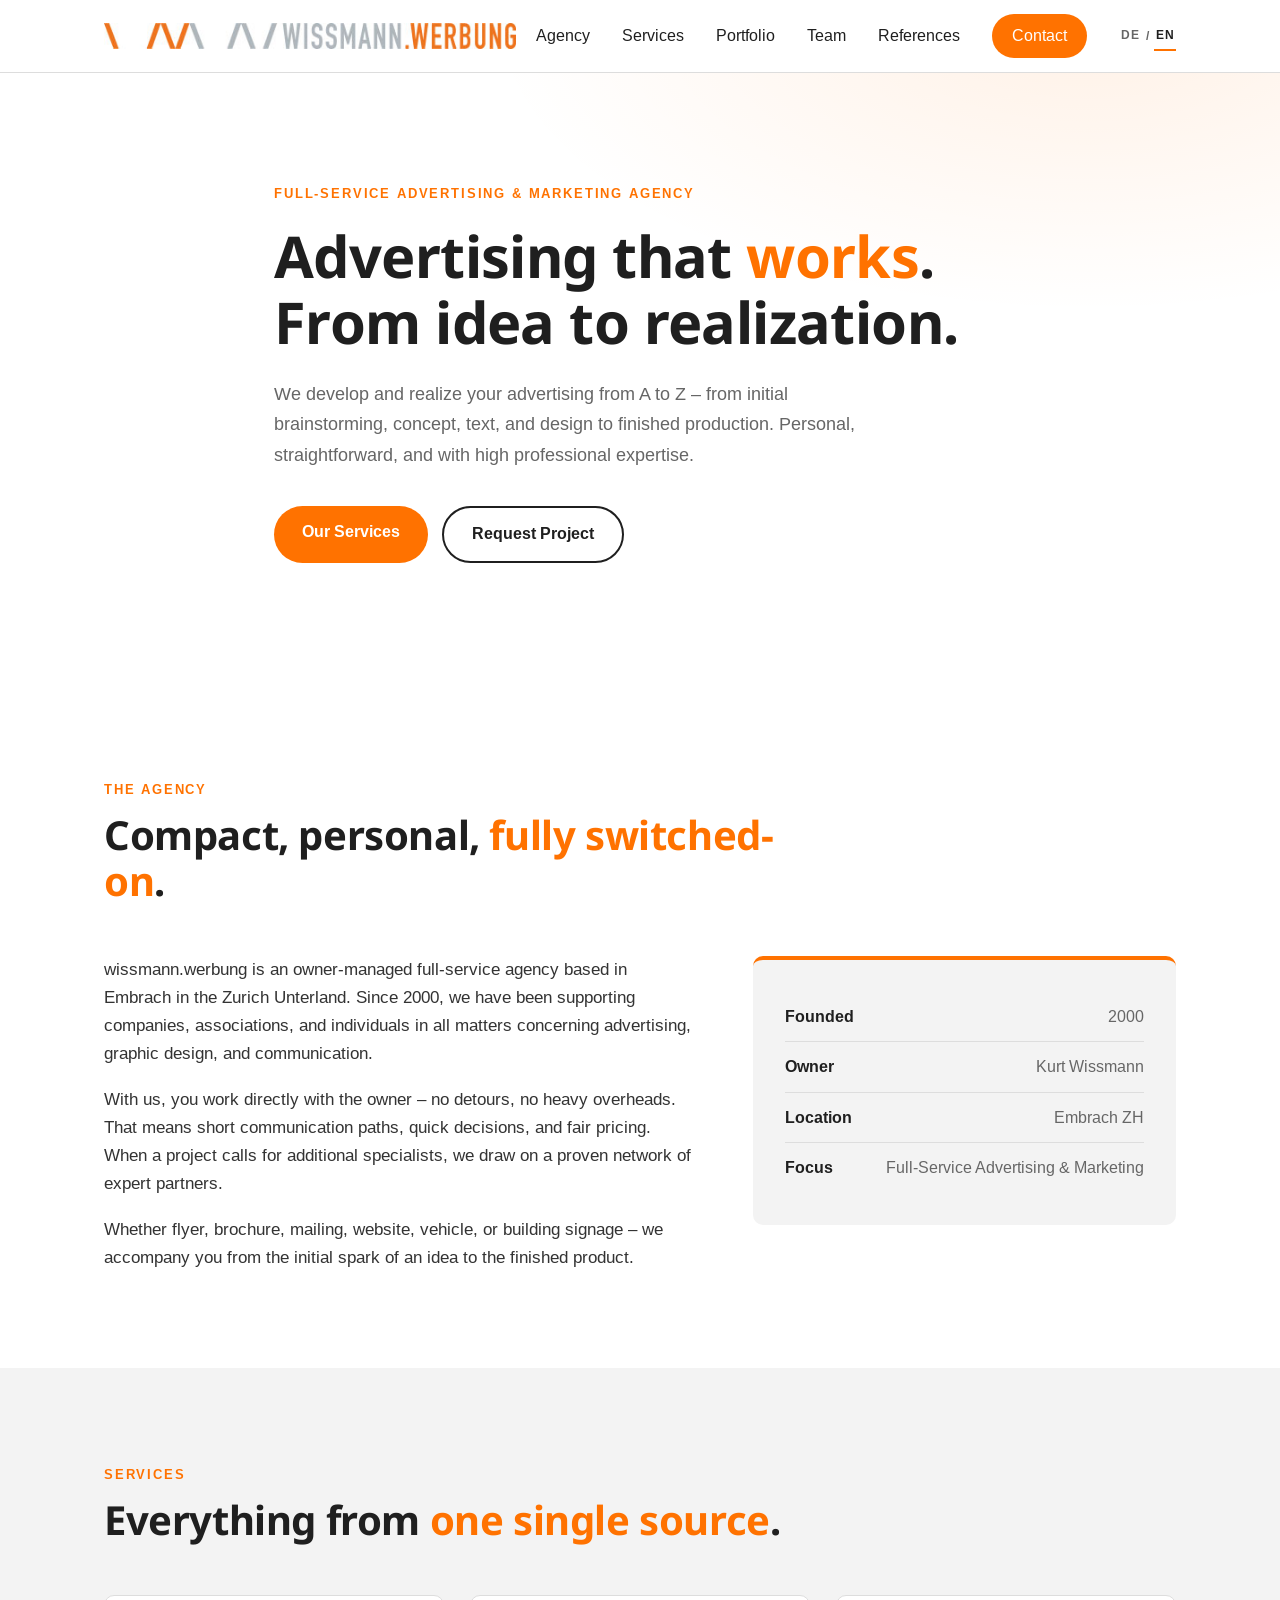
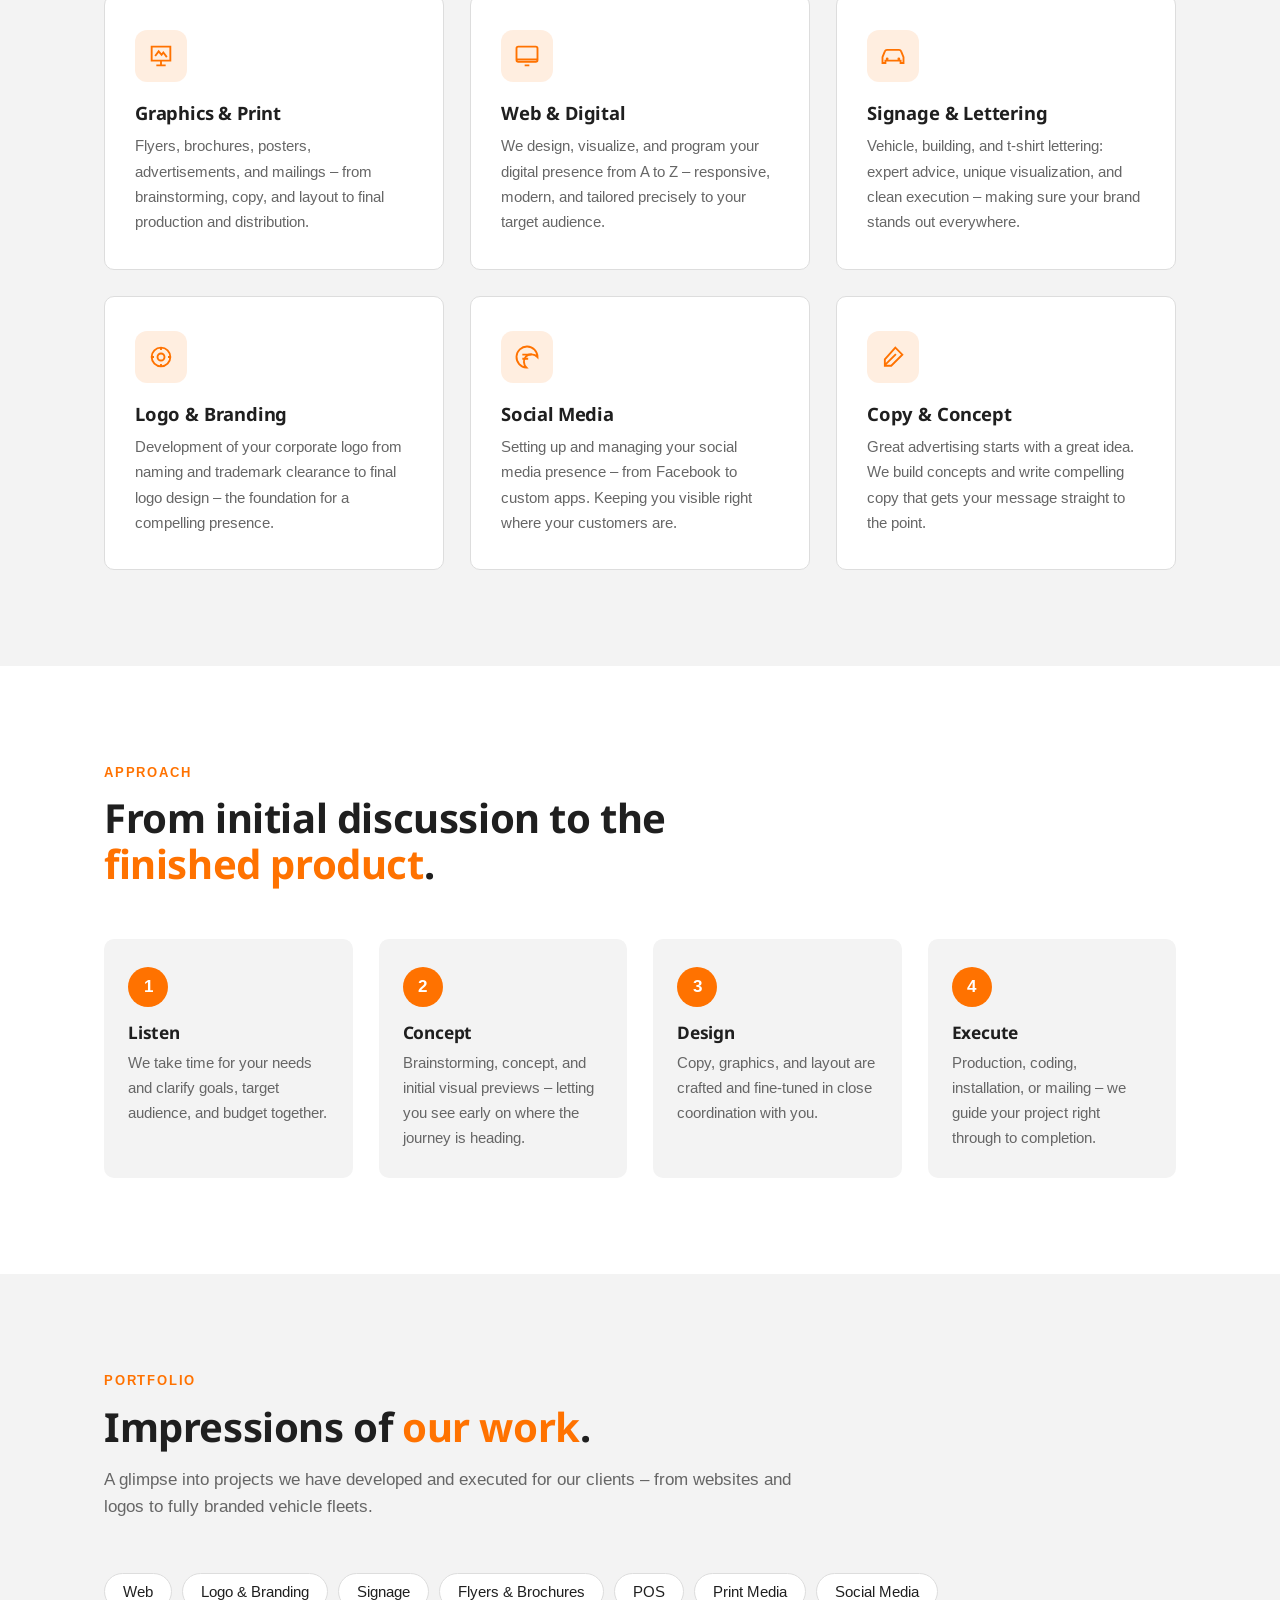
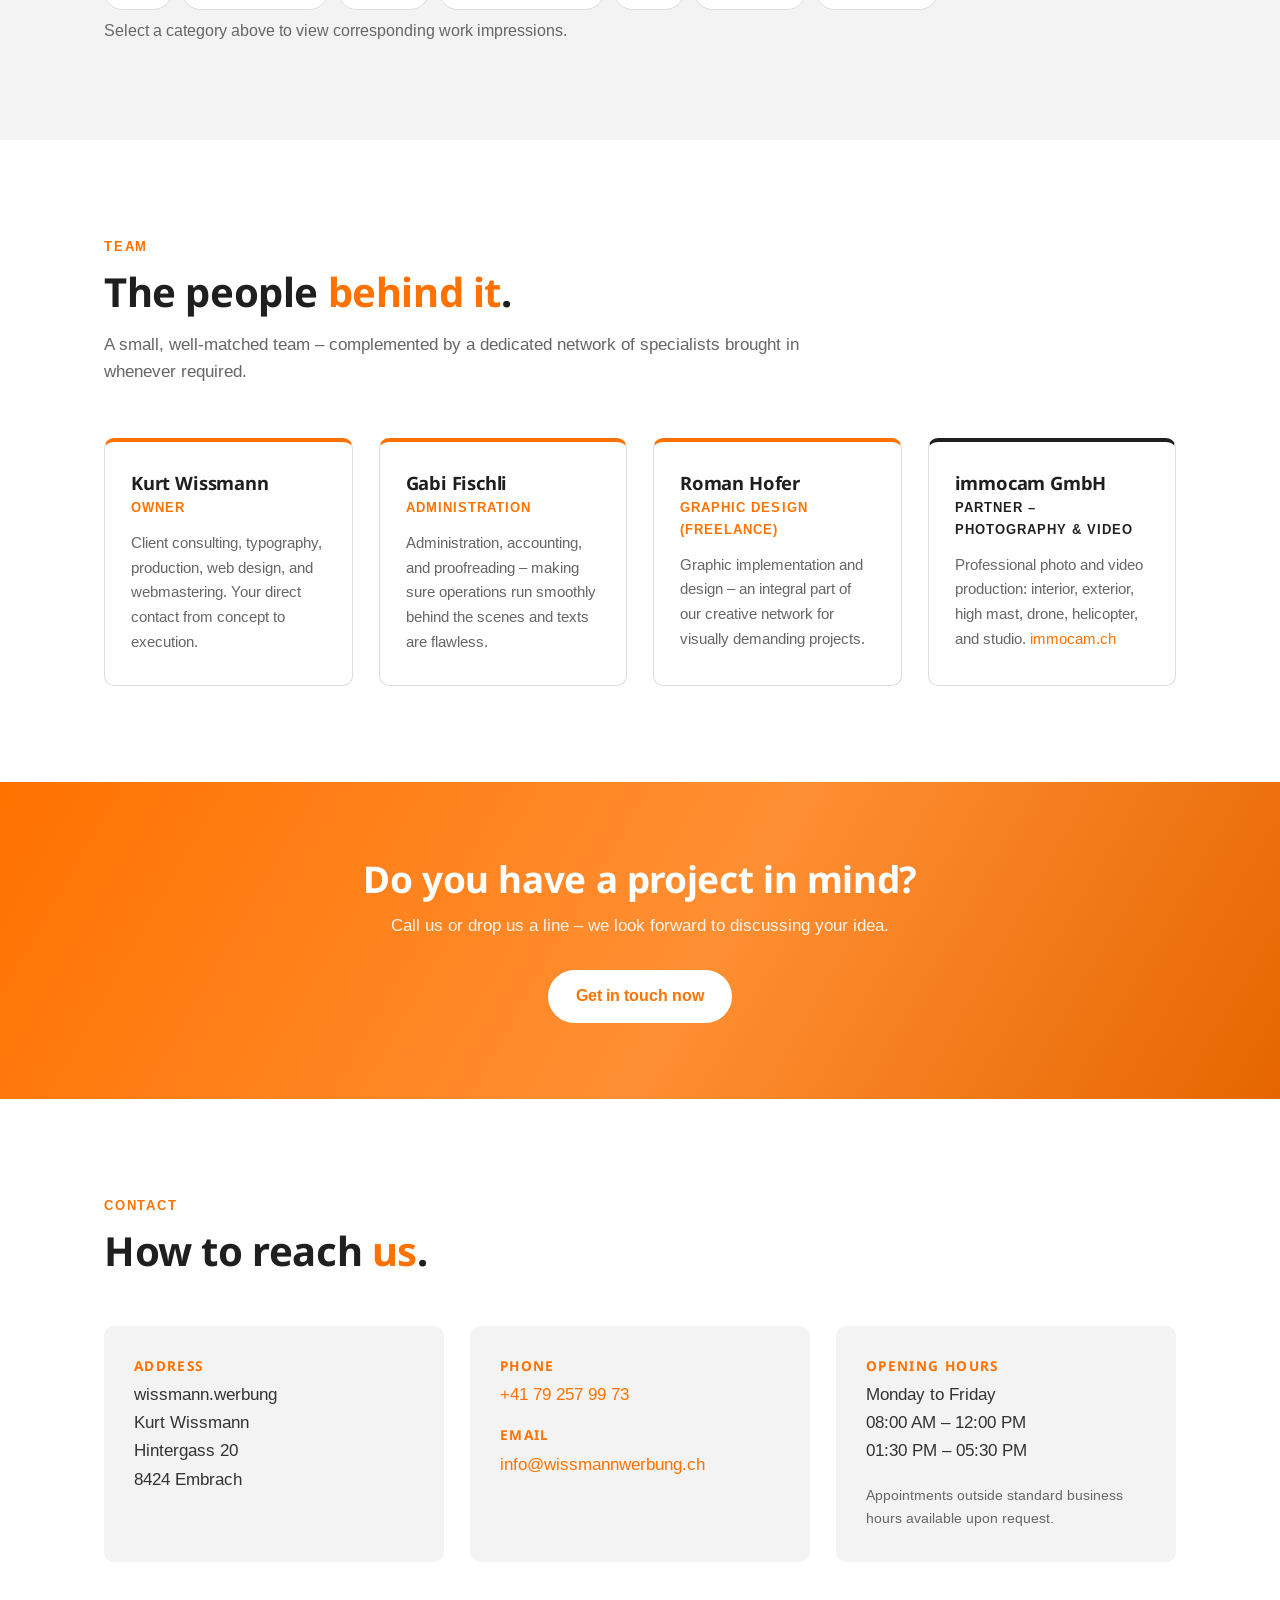
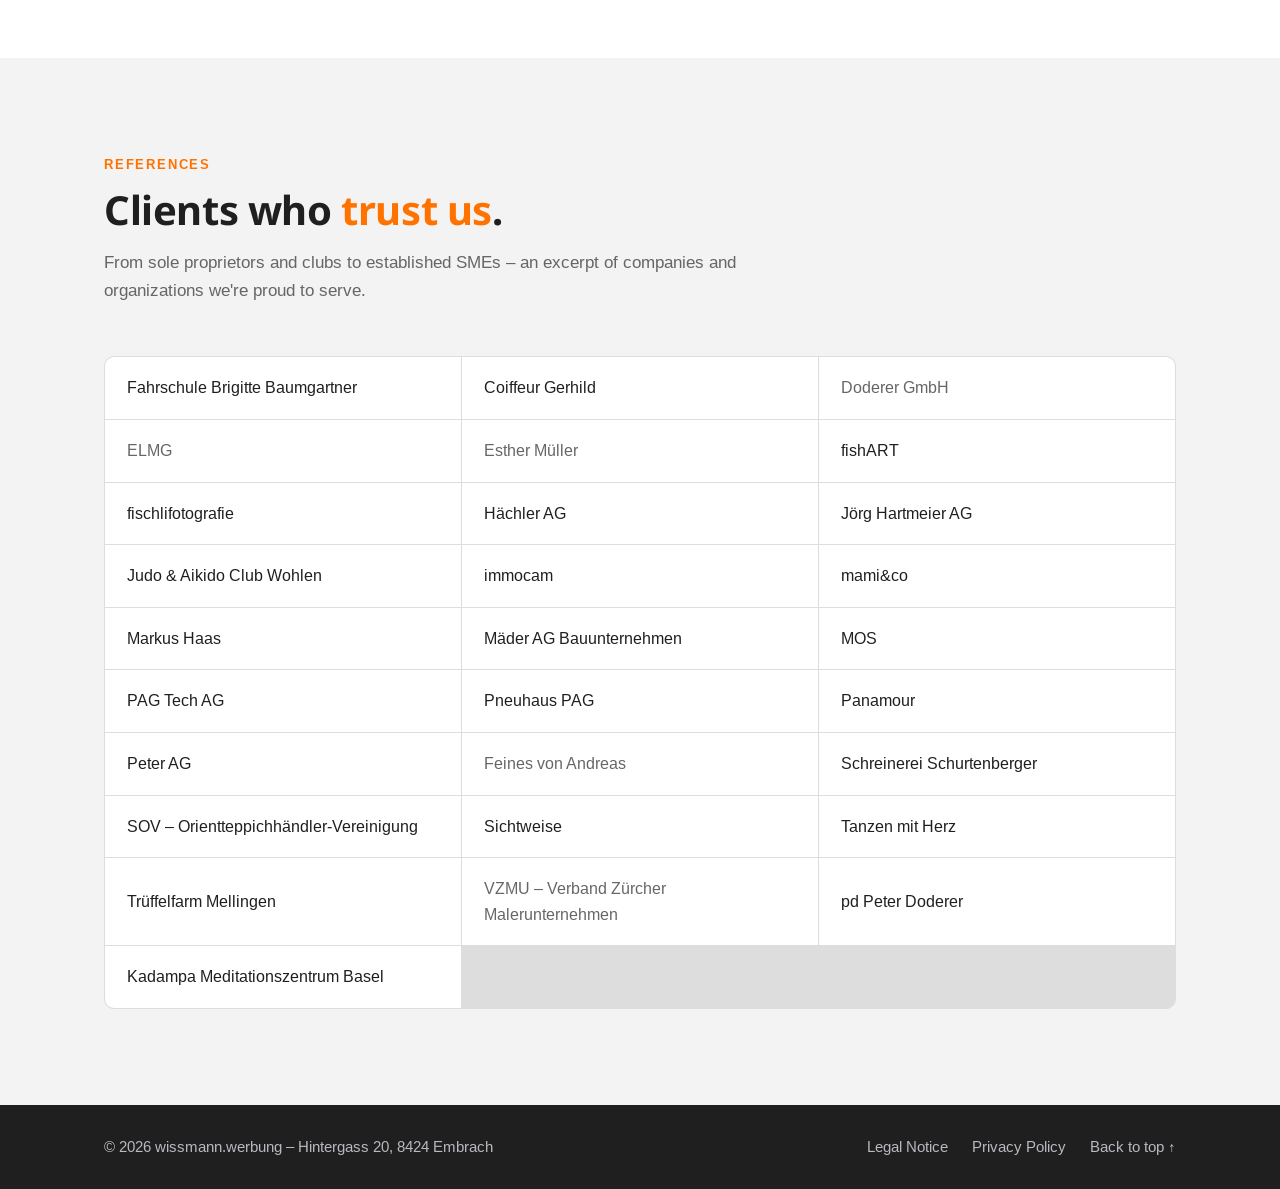
==== commit 1905ee03: "Remove household service from customer list" ====
--- a/index.html
+++ b/index.html
@@ -432,7 +432,6 @@
       </div>
       <ul class="client-grid">
         <li><a href="https://brigittebaumgartner.ch" target="_blank" rel="noopener">Fahrschule Brigitte Baumgartner</a></li>
-        <li>Bügeln und Haushalt</li>
         <li><a href="https://gerhild.ch" target="_blank" rel="noopener">Coiffeur Gerhild</a></li>
         <li>Doderer GmbH</li>
         <li>ELMG</li>
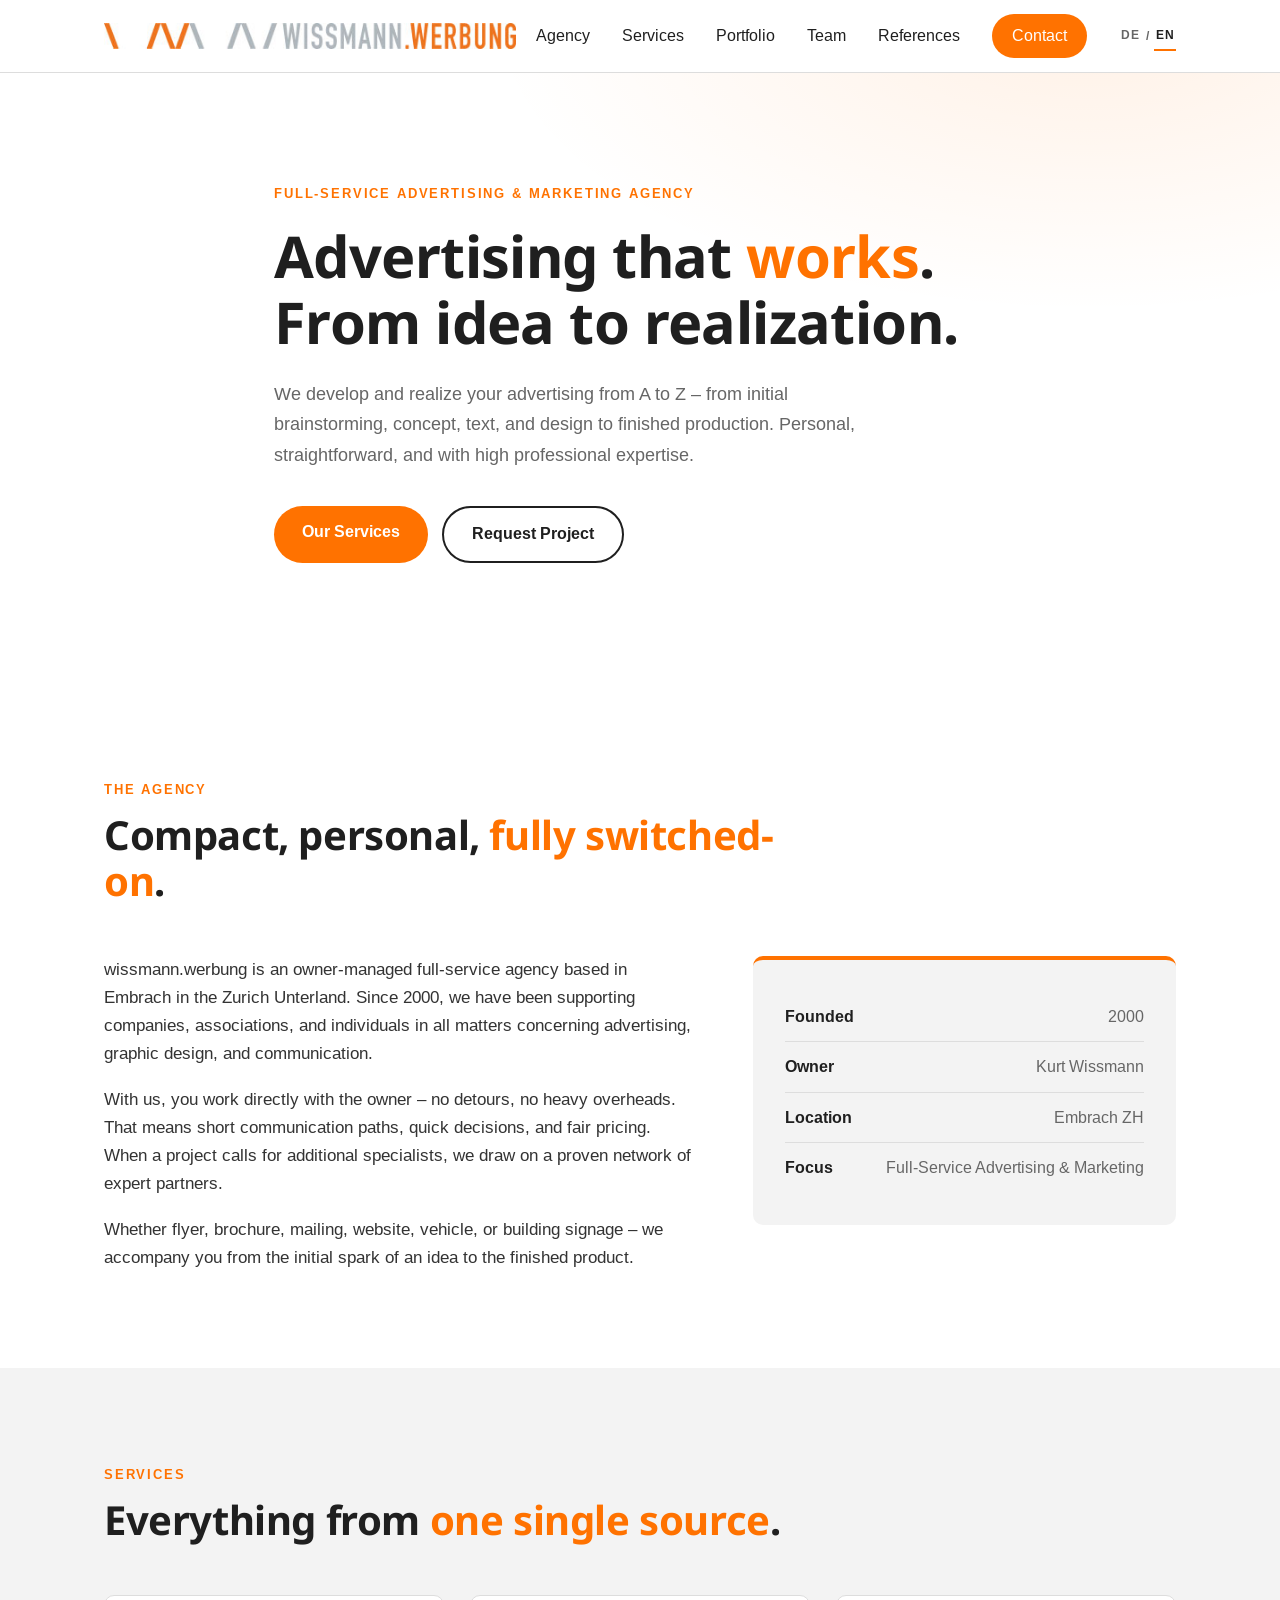
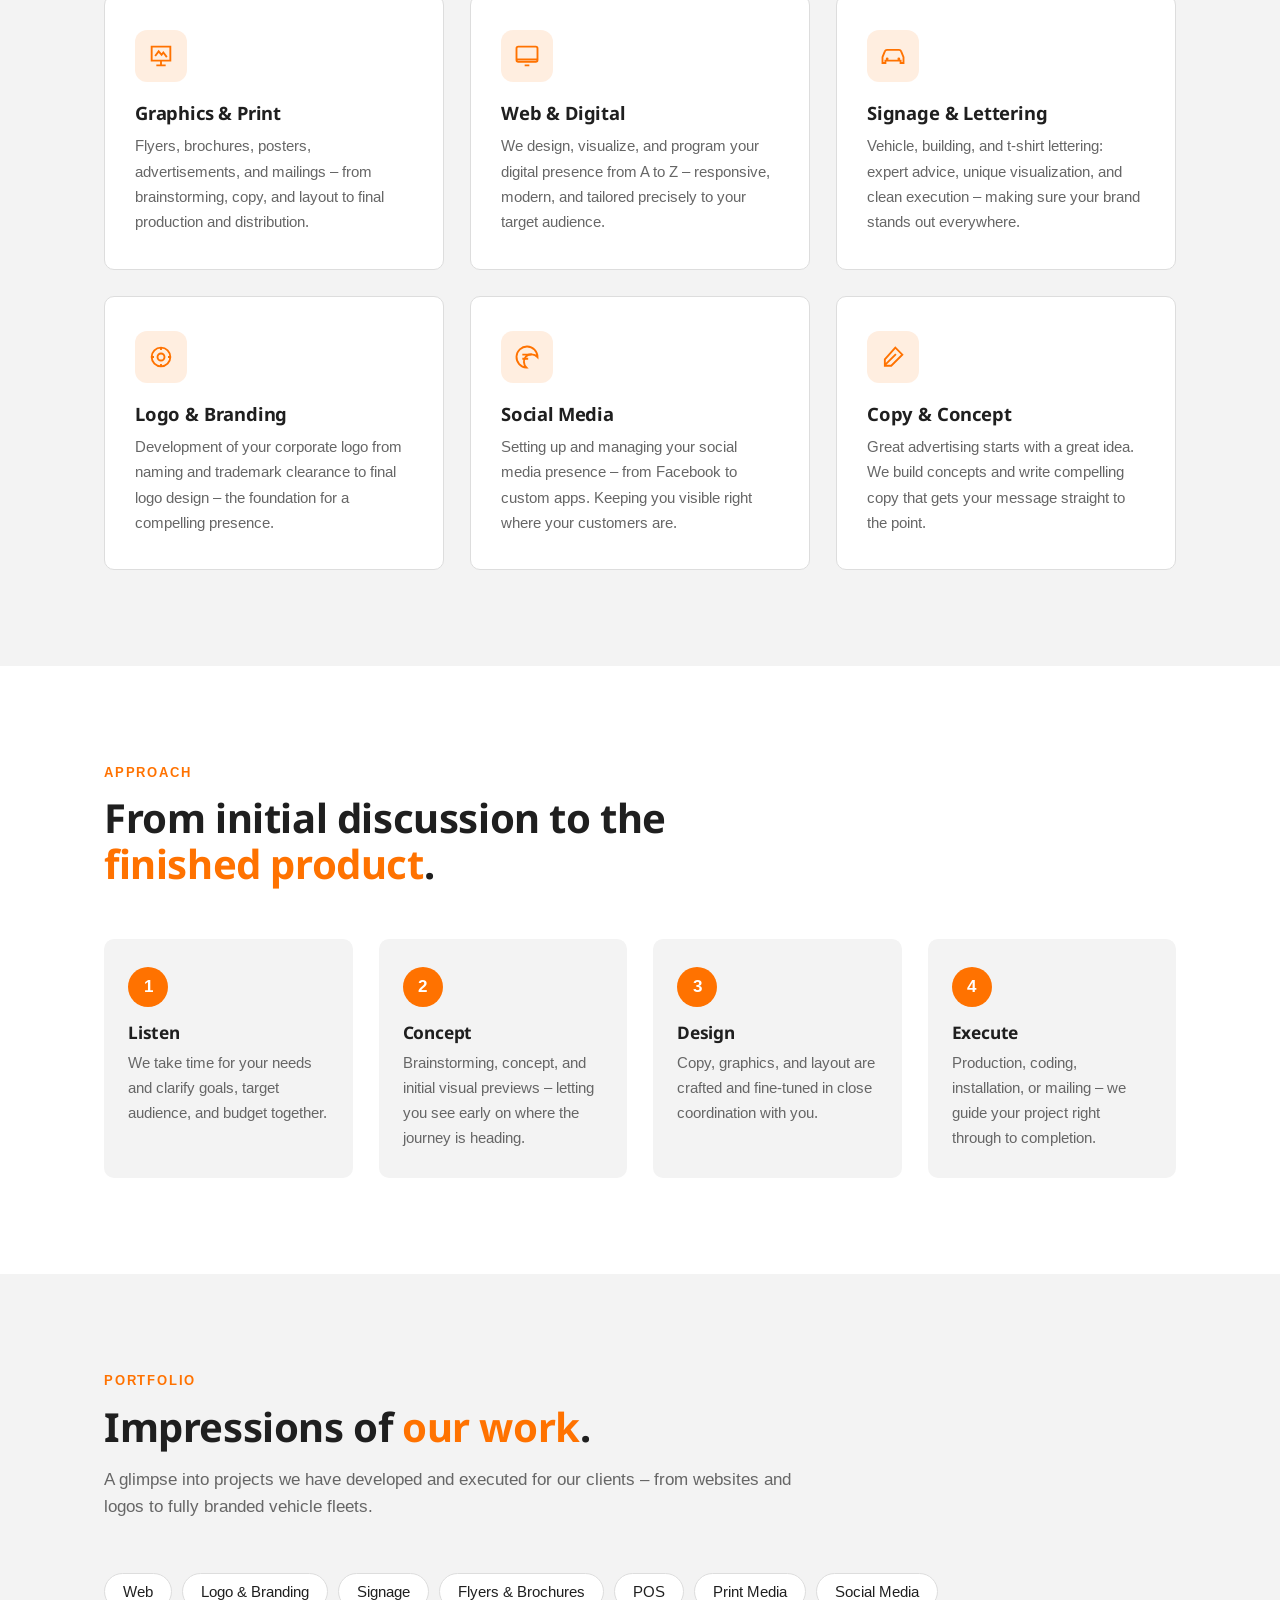
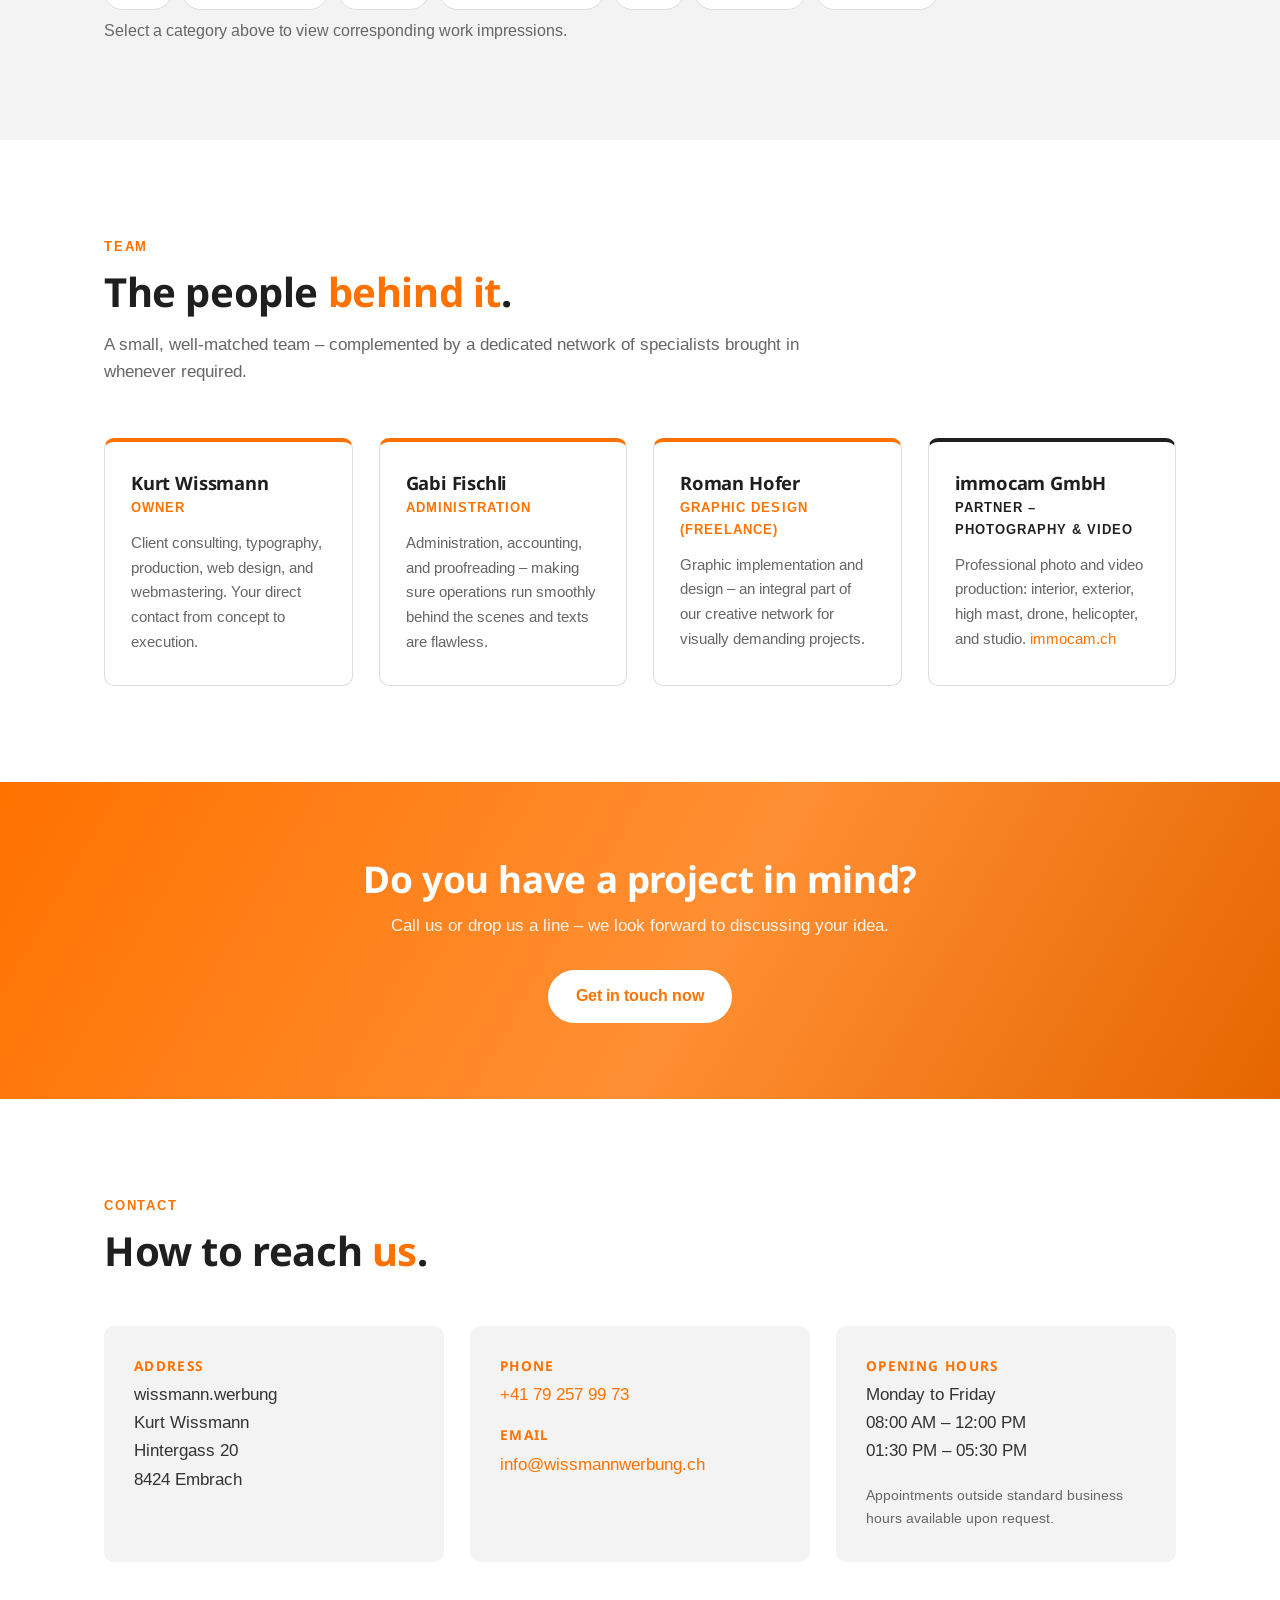
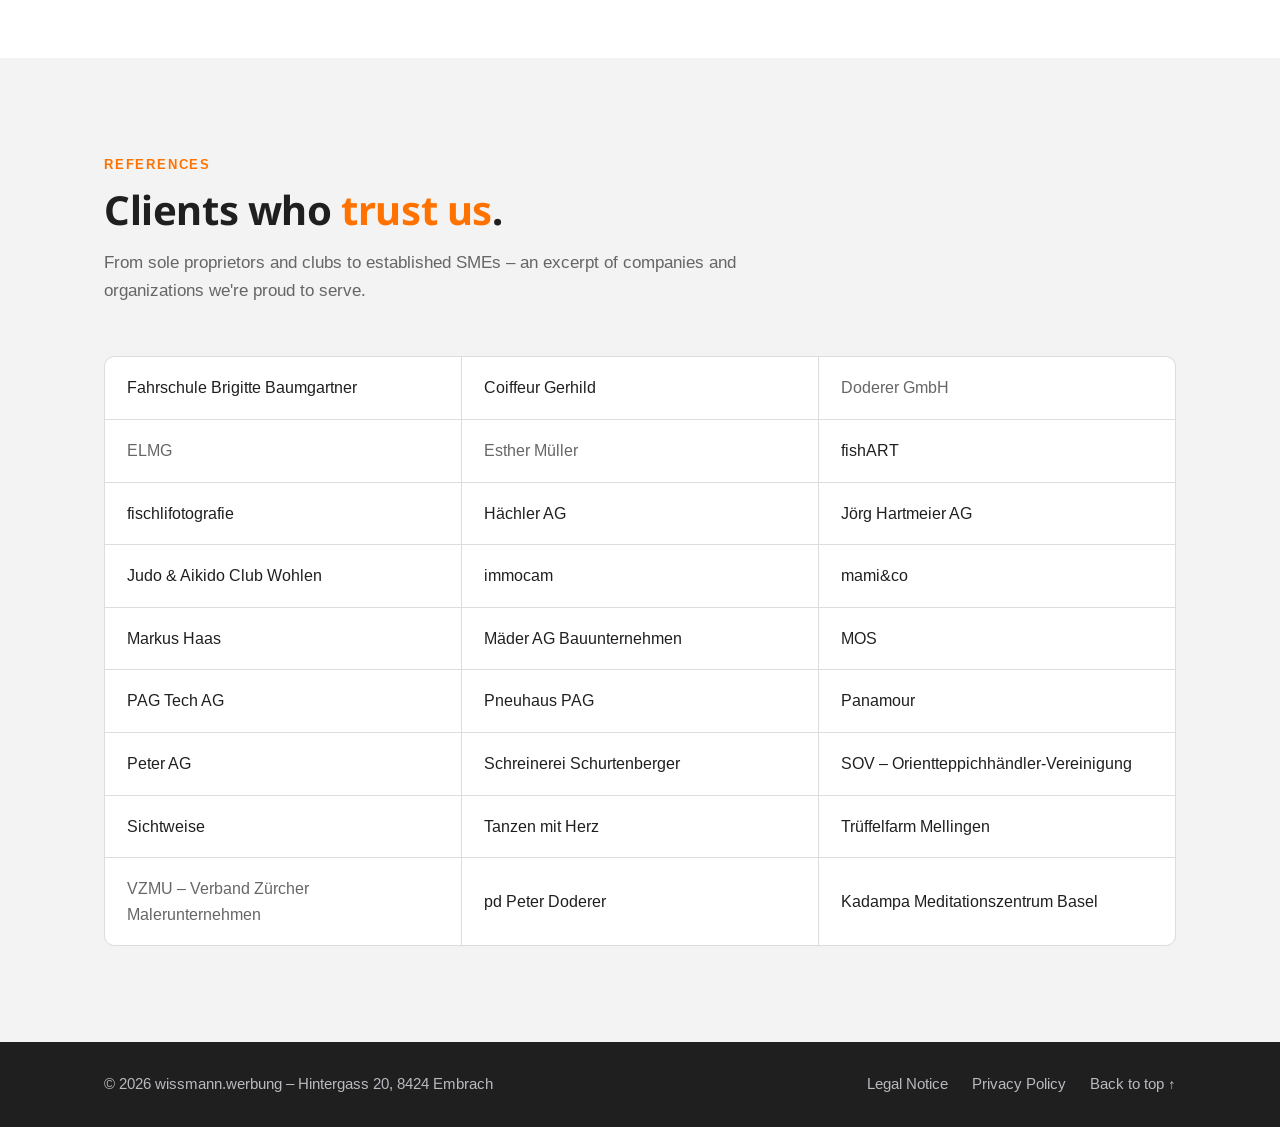
==== commit f8c096ac: "Remove Feines von Andreas from client list" ====
--- a/index.html
+++ b/index.html
@@ -450,7 +450,6 @@
         <li><a href="https://pneuhaus-pag.ch" target="_blank" rel="noopener">Pneuhaus PAG</a></li>
         <li><a href="https://panamour.ch" target="_blank" rel="noopener">Panamour</a></li>
         <li><a href="https://peter-ag.ch" target="_blank" rel="noopener">Peter AG</a></li>
-        <li>Feines von Andreas</li>
         <li><a href="https://schreinerei-schurtenberger.ch" target="_blank" rel="noopener">Schreinerei Schurtenberger</a></li>
         <li><a href="https://sov-et.ch" target="_blank" rel="noopener">SOV – Orientteppichhändler-Vereinigung</a></li>
         <li><a href="https://sichtweise.org" target="_blank" rel="noopener">Sichtweise</a></li>
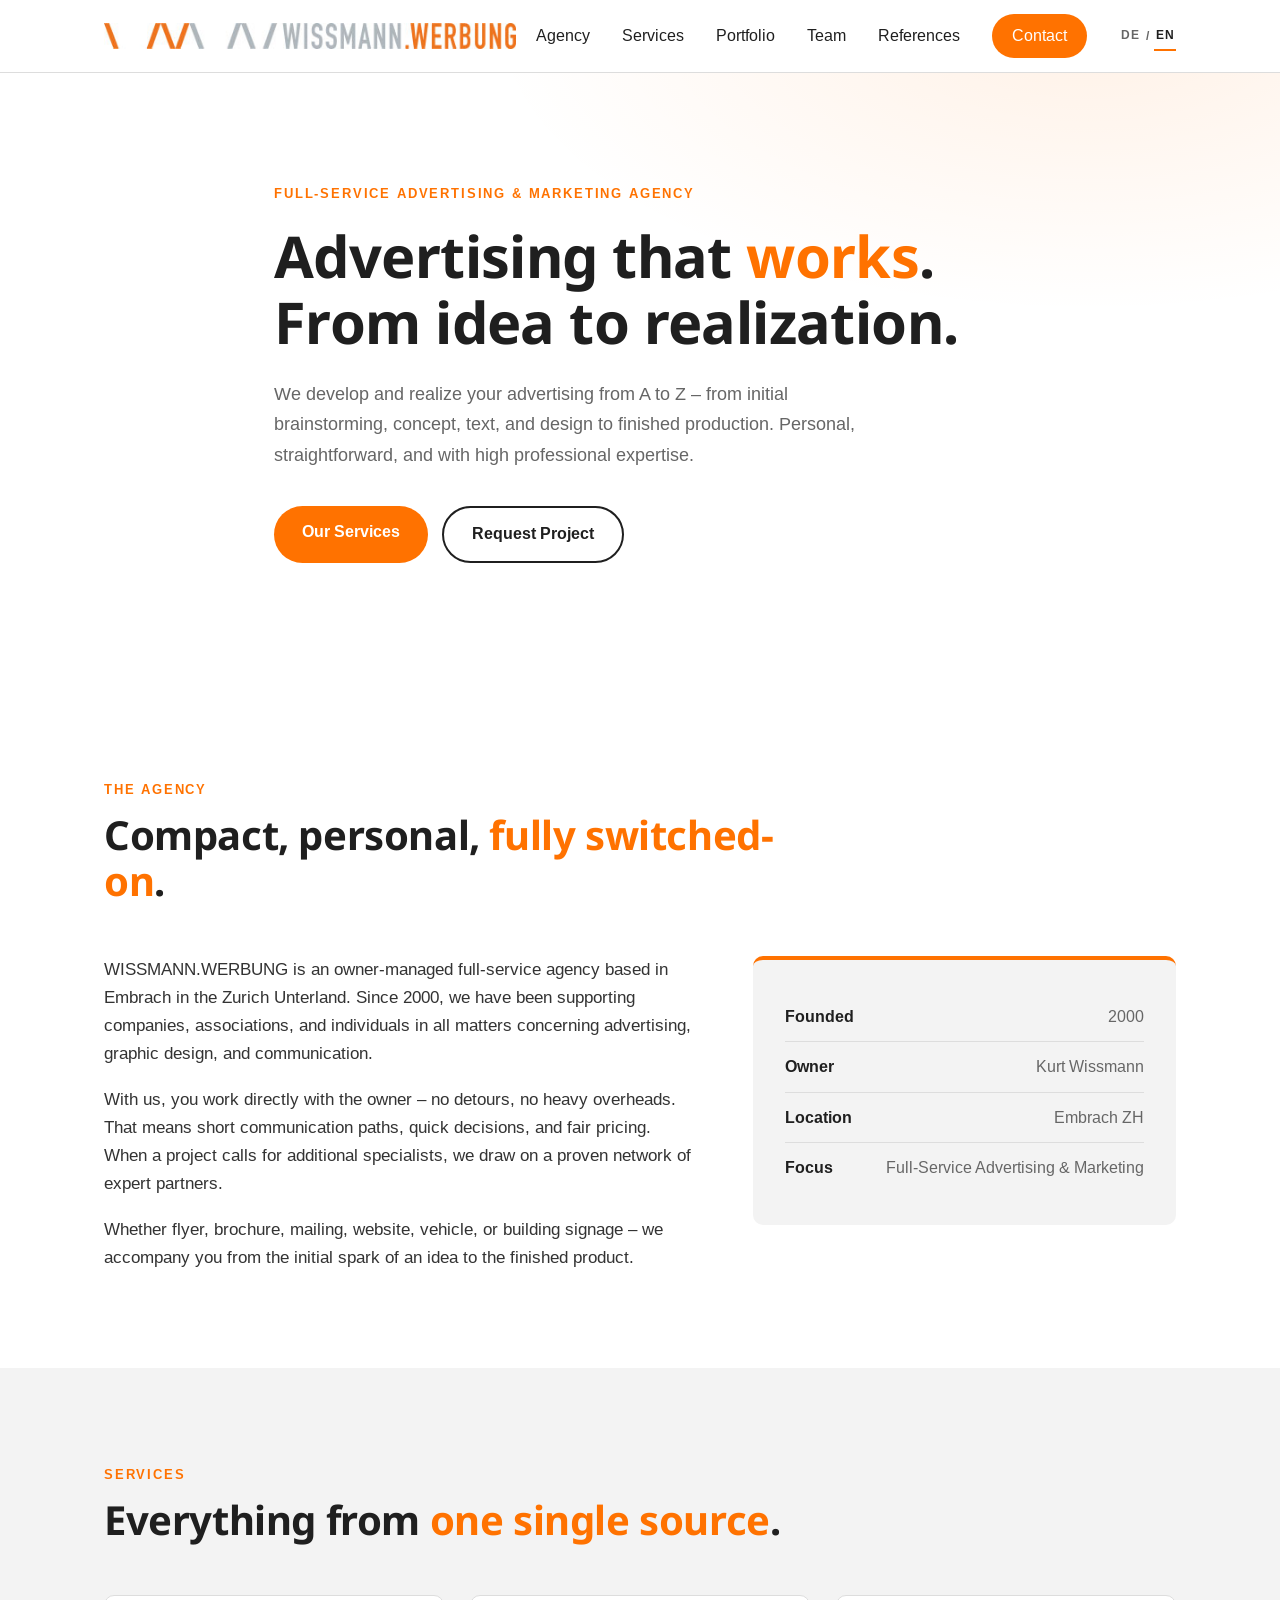
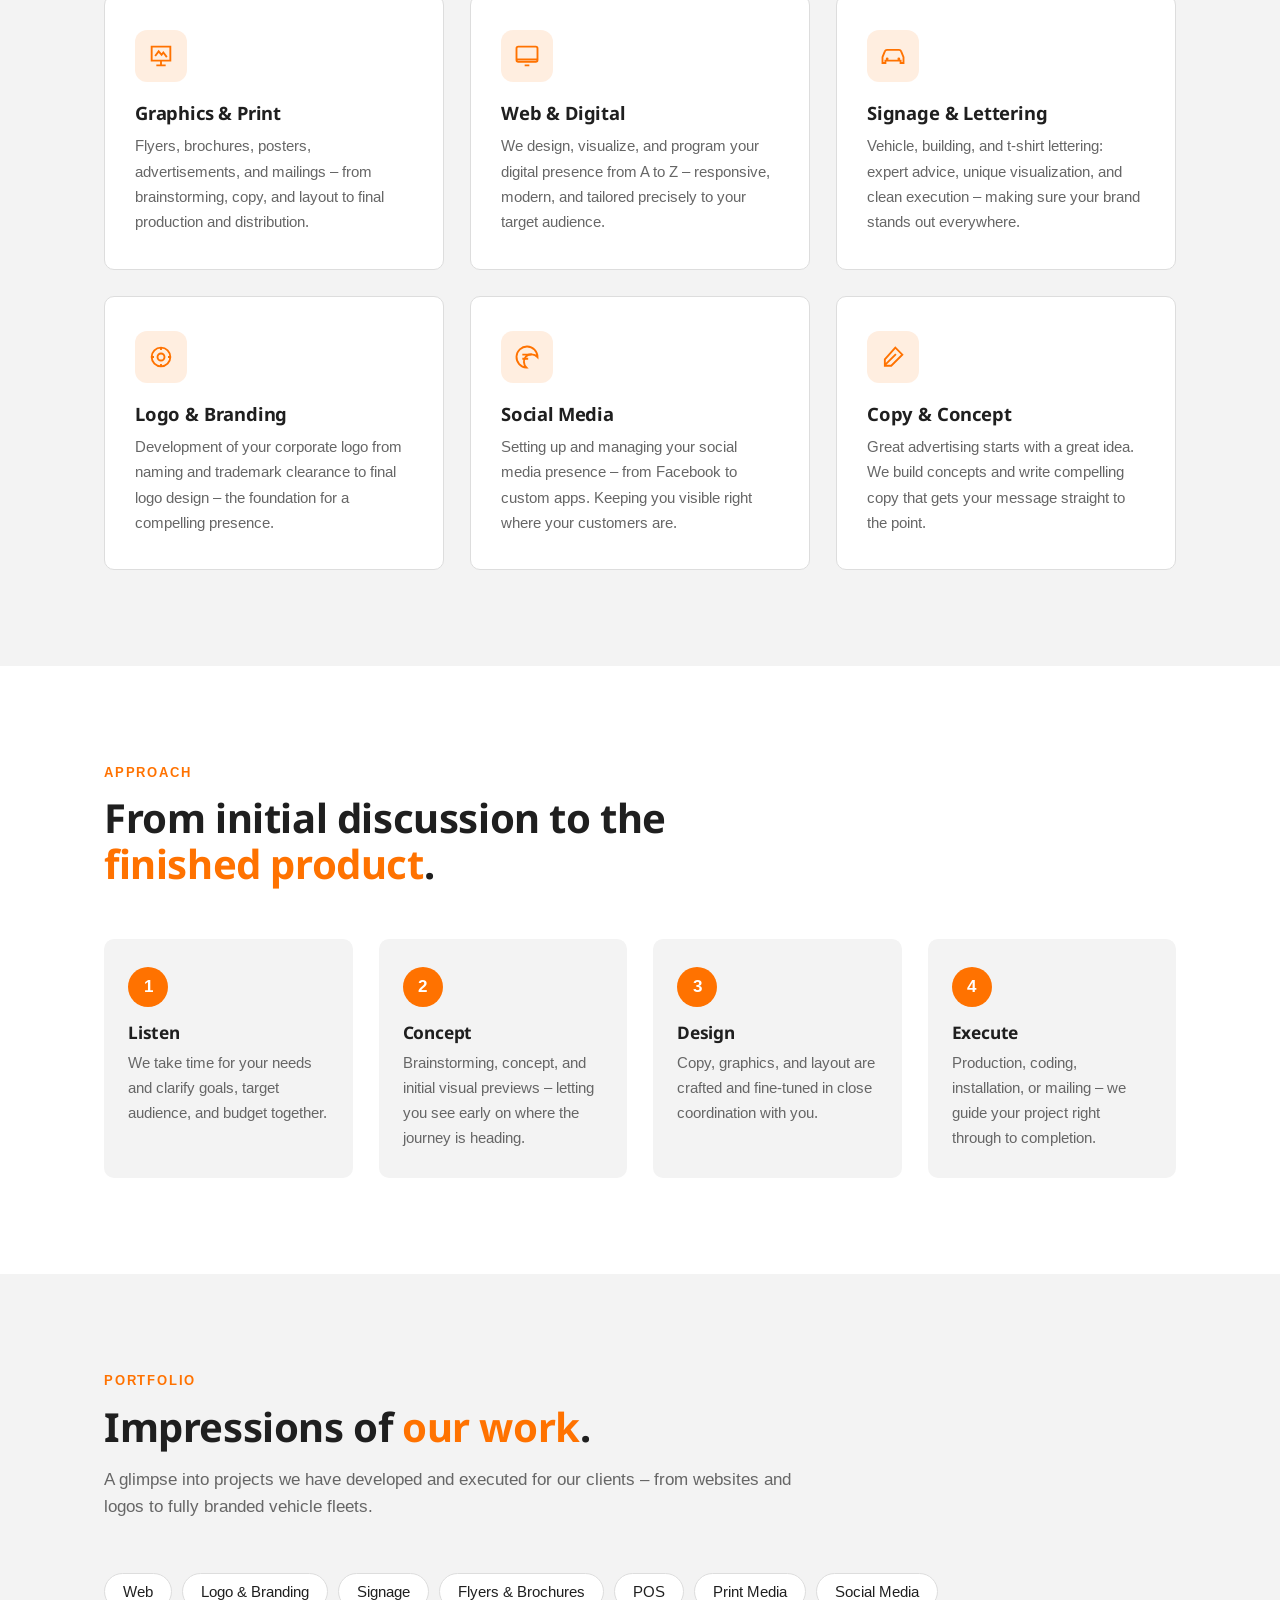
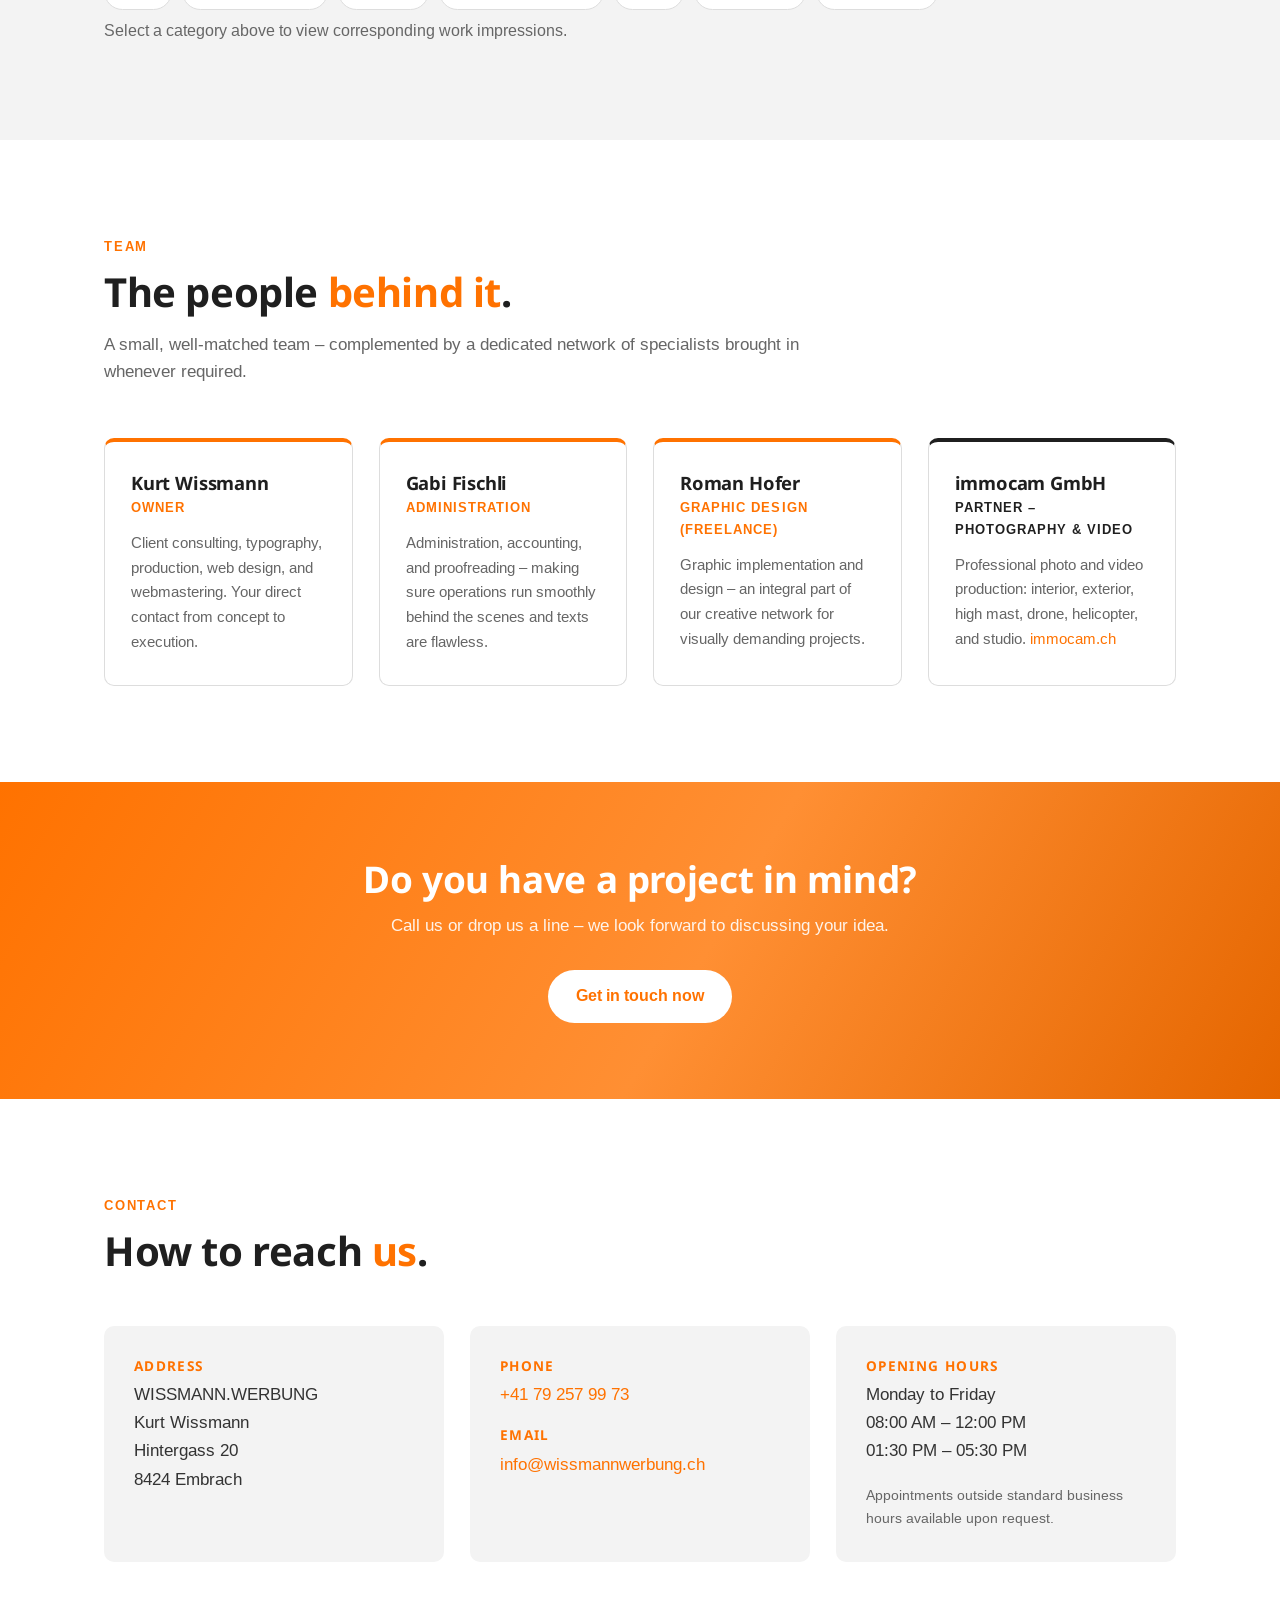
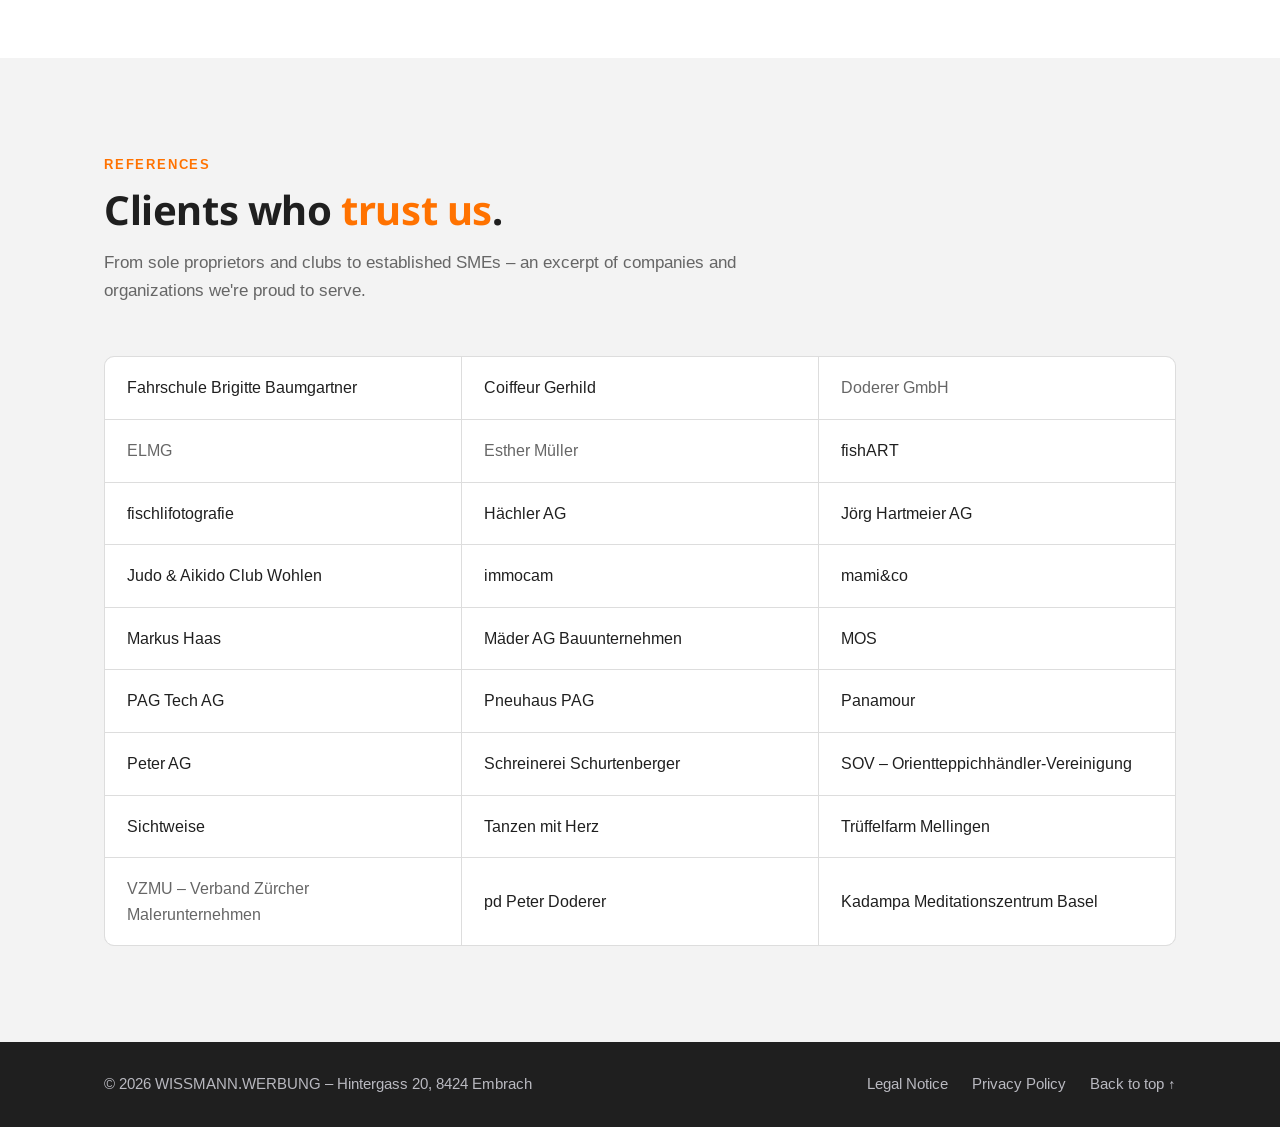
==== commit e249d766: "Use uppercase brand name throughout site" ====
--- a/index.html
+++ b/index.html
@@ -3,8 +3,8 @@
 <head>
   <meta charset="UTF-8">
   <meta name="viewport" content="width=device-width, initial-scale=1.0">
-  <title>wissmann.werbung – Full-Service Werbeagentur | Embrach ZH</title>
-  <meta name="description" content="wissmann.werbung ist Ihre Full-Service Werbe- und Marketing-Agentur in Embrach. Grafik, Print, Web, Beschriftungen, Logo-Entwicklung und Social Media – alles aus einer Hand.">
+  <title>WISSMANN.WERBUNG – Full-Service Werbeagentur | Embrach ZH</title>
+  <meta name="description" content="WISSMANN.WERBUNG ist Ihre Full-Service Werbe- und Marketing-Agentur in Embrach. Grafik, Print, Web, Beschriftungen, Logo-Entwicklung und Social Media – alles aus einer Hand.">
   <link rel="preconnect" href="https://fonts.googleapis.com">
   <link rel="preconnect" href="https://fonts.gstatic.com" crossorigin>
   <link href="https://fonts.googleapis.com/css2?family=Arimo:ital,wght@0,400;0,500;0,600;0,700;1,400&family=Droid+Sans:wght@400;700&display=swap" rel="stylesheet">
@@ -17,7 +17,7 @@
   <header class="site-header" id="top">
     <div class="container header-inner">
       <a href="#top" class="logo">
-        <img src="img/logo.jpg" alt="wissmann.werbung" width="460" height="29">
+        <img src="img/logo.jpg" alt="WISSMANN.WERBUNG" width="460" height="29">
       </a>
       <nav class="main-nav" id="mainNav">
         <a href="#agentur">Agentur</a>
@@ -65,7 +65,7 @@
       <div class="two-col">
         <div>
           <p>
-            wissmann.werbung ist eine inhabergeführte Full-Service-Agentur mit Sitz in
+            WISSMANN.WERBUNG ist eine inhabergeführte Full-Service-Agentur mit Sitz in
             Embrach im Zürcher Unterland. Seit 2000 betreuen wir Firmen, Vereine und
             Privatpersonen in allen Fragen rund um Werbung, Grafik und Kommunikation.
           </p>
@@ -400,7 +400,7 @@
         <div class="contact-block">
           <h3>Adresse</h3>
           <p>
-            wissmann.werbung<br>
+            WISSMANN.WERBUNG<br>
             Kurt Wissmann<br>
             Hintergass 20<br>
             8424 Embrach
@@ -465,7 +465,7 @@
   <!-- ===== Footer ===== -->
   <footer class="site-footer">
     <div class="container footer-inner">
-      <p>© <span id="year">2026</span> wissmann.werbung – Hintergass 20, 8424 Embrach</p>
+      <p>© <span id="year">2026</span> WISSMANN.WERBUNG – Hintergass 20, 8424 Embrach</p>
       <nav class="footer-nav">
         <a href="impressum.html">Impressum</a>
         <a href="datenschutz.html">Datenschutz</a>
--- a/css/style.css
+++ b/css/style.css
@@ -1,5 +1,5 @@
 /* =========================================================
-   wissmann.werbung – Stylesheet
+   WISSMANN.WERBUNG – Stylesheet
    Schweizer Typografie: klar, reduziert, kräftiger Akzent
    ========================================================= */
 
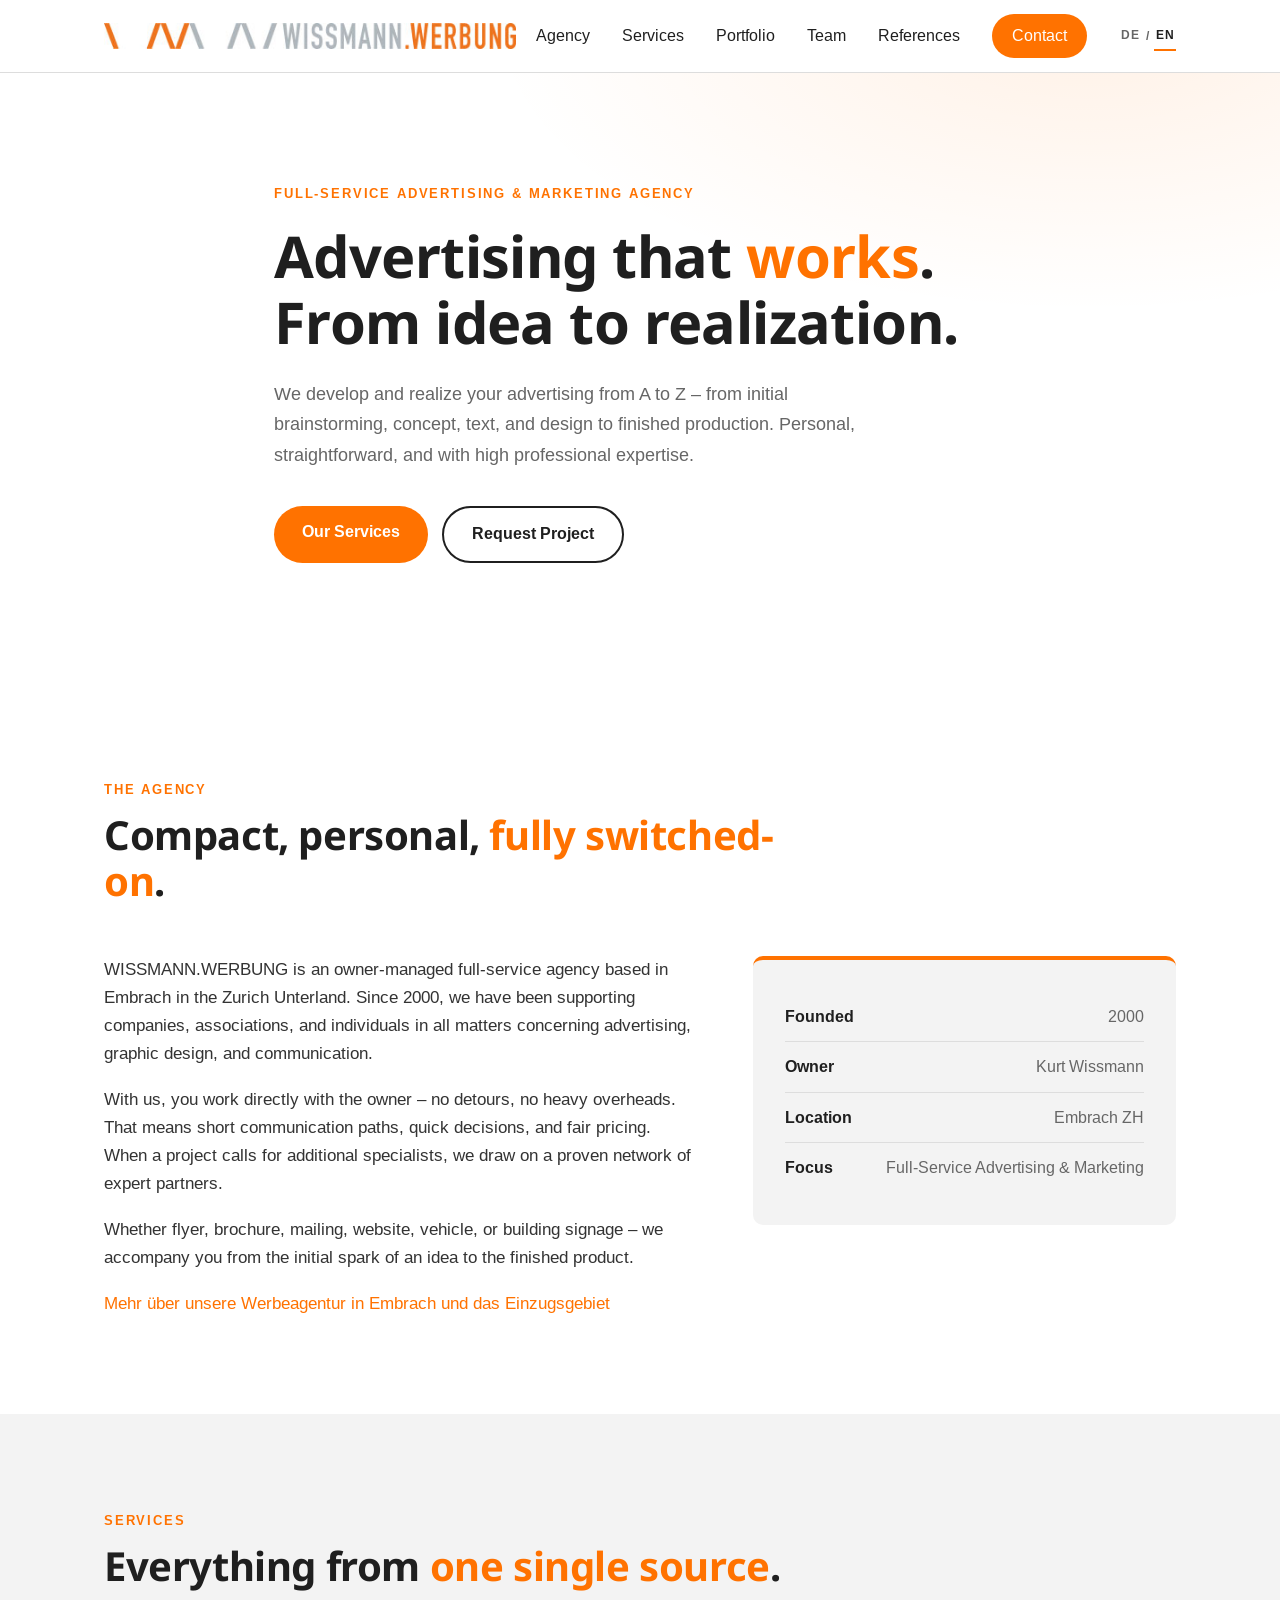
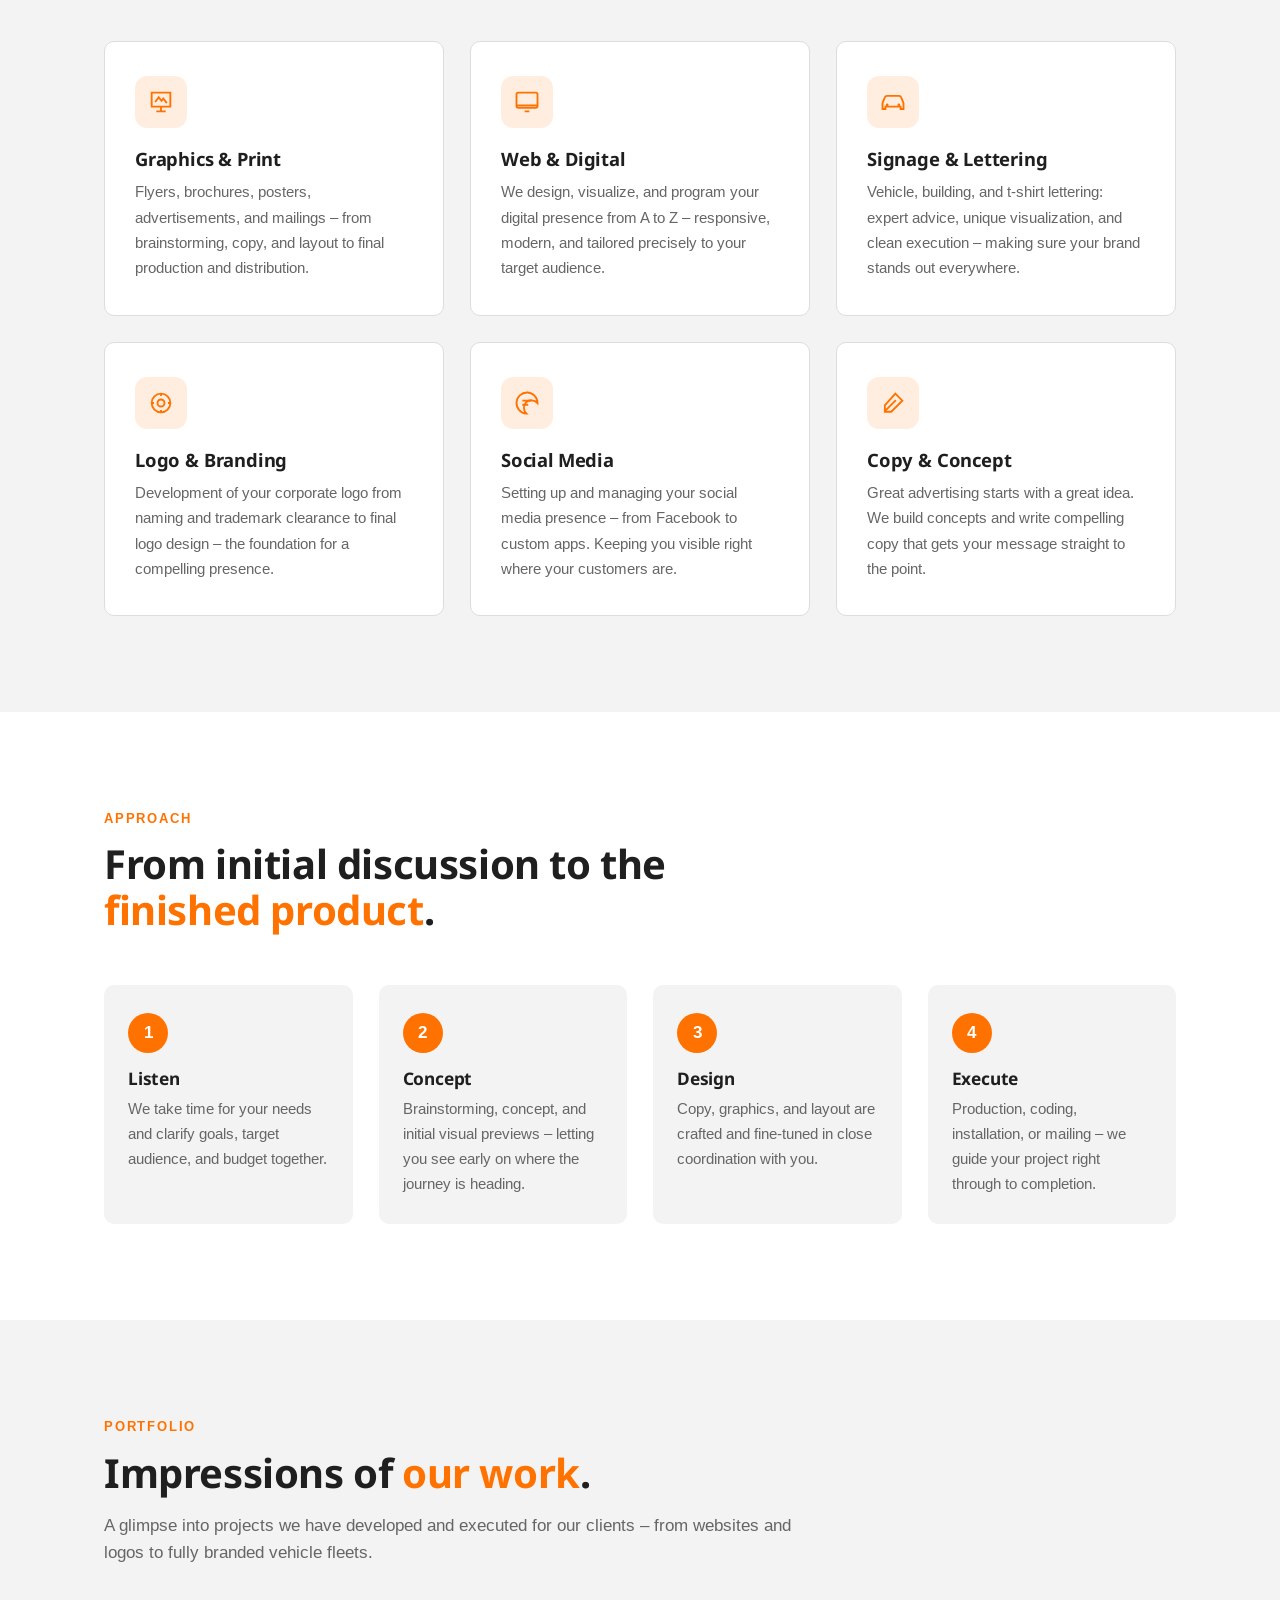
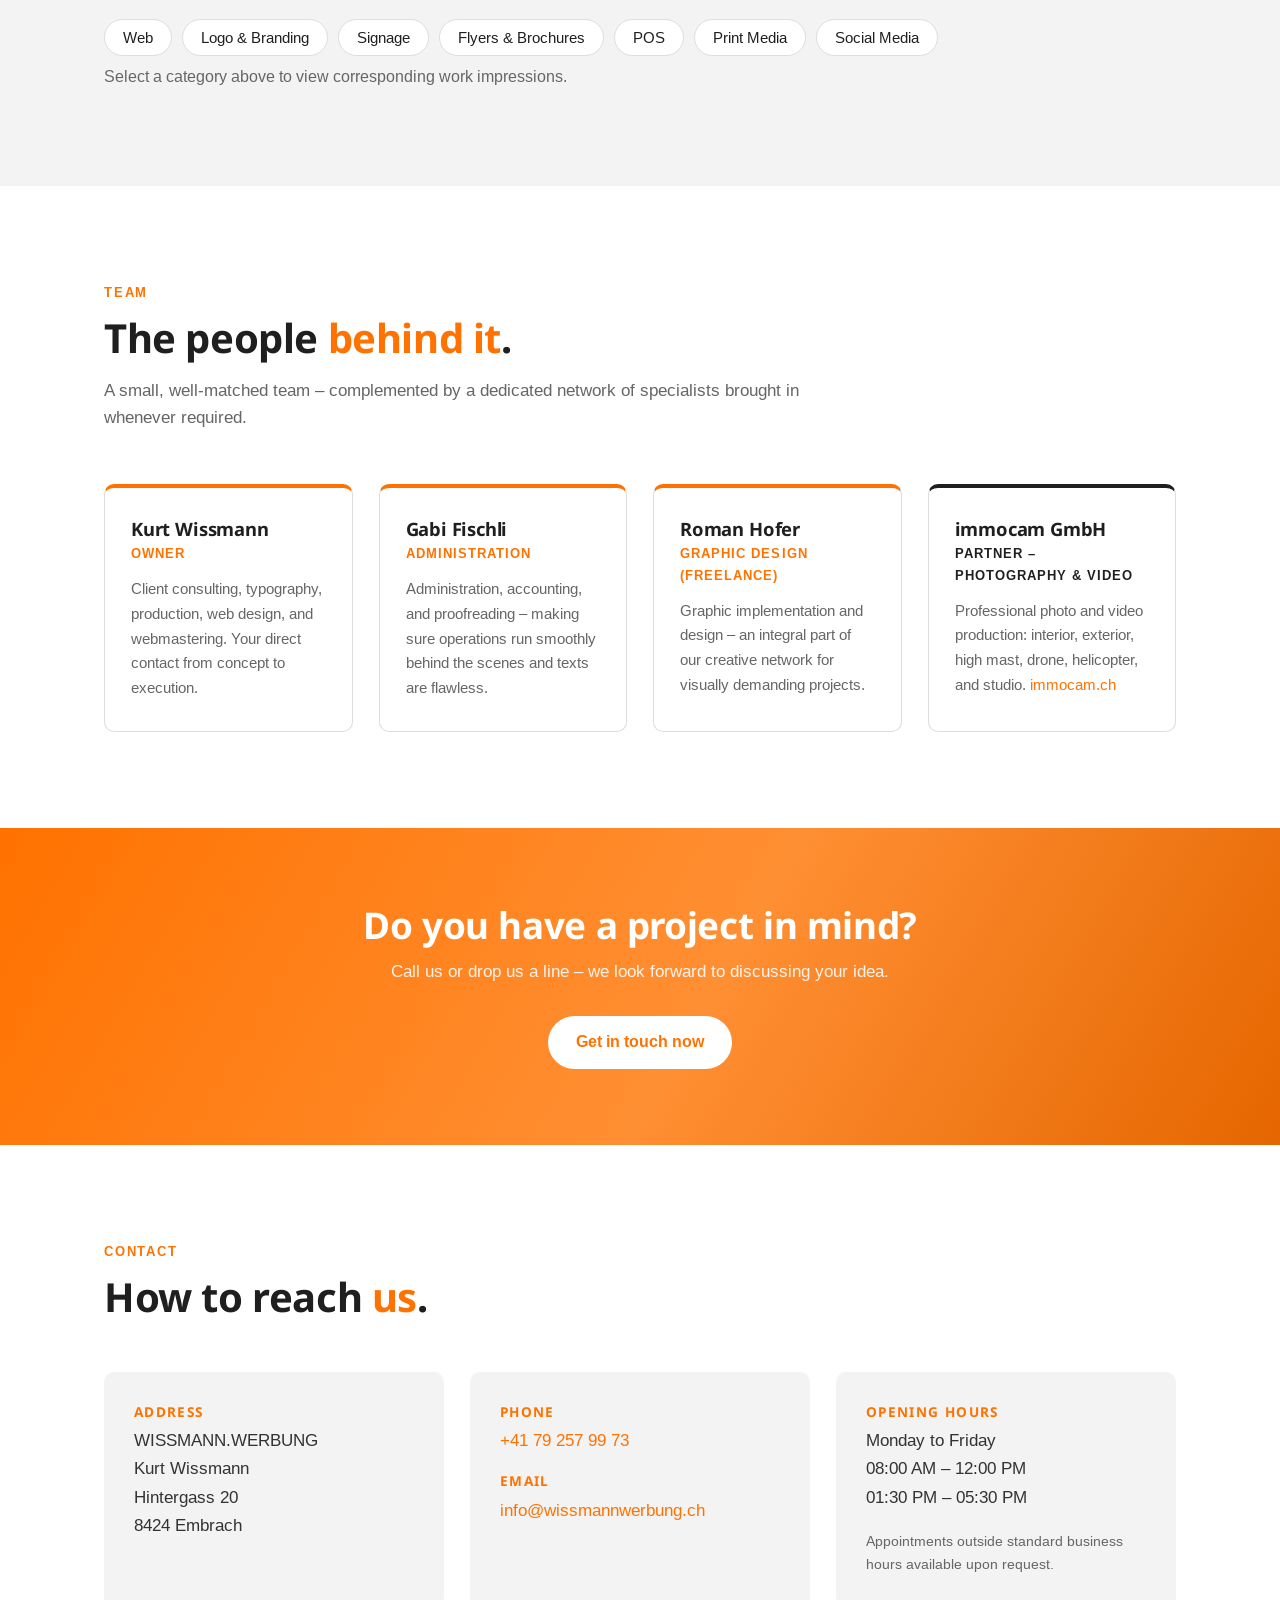
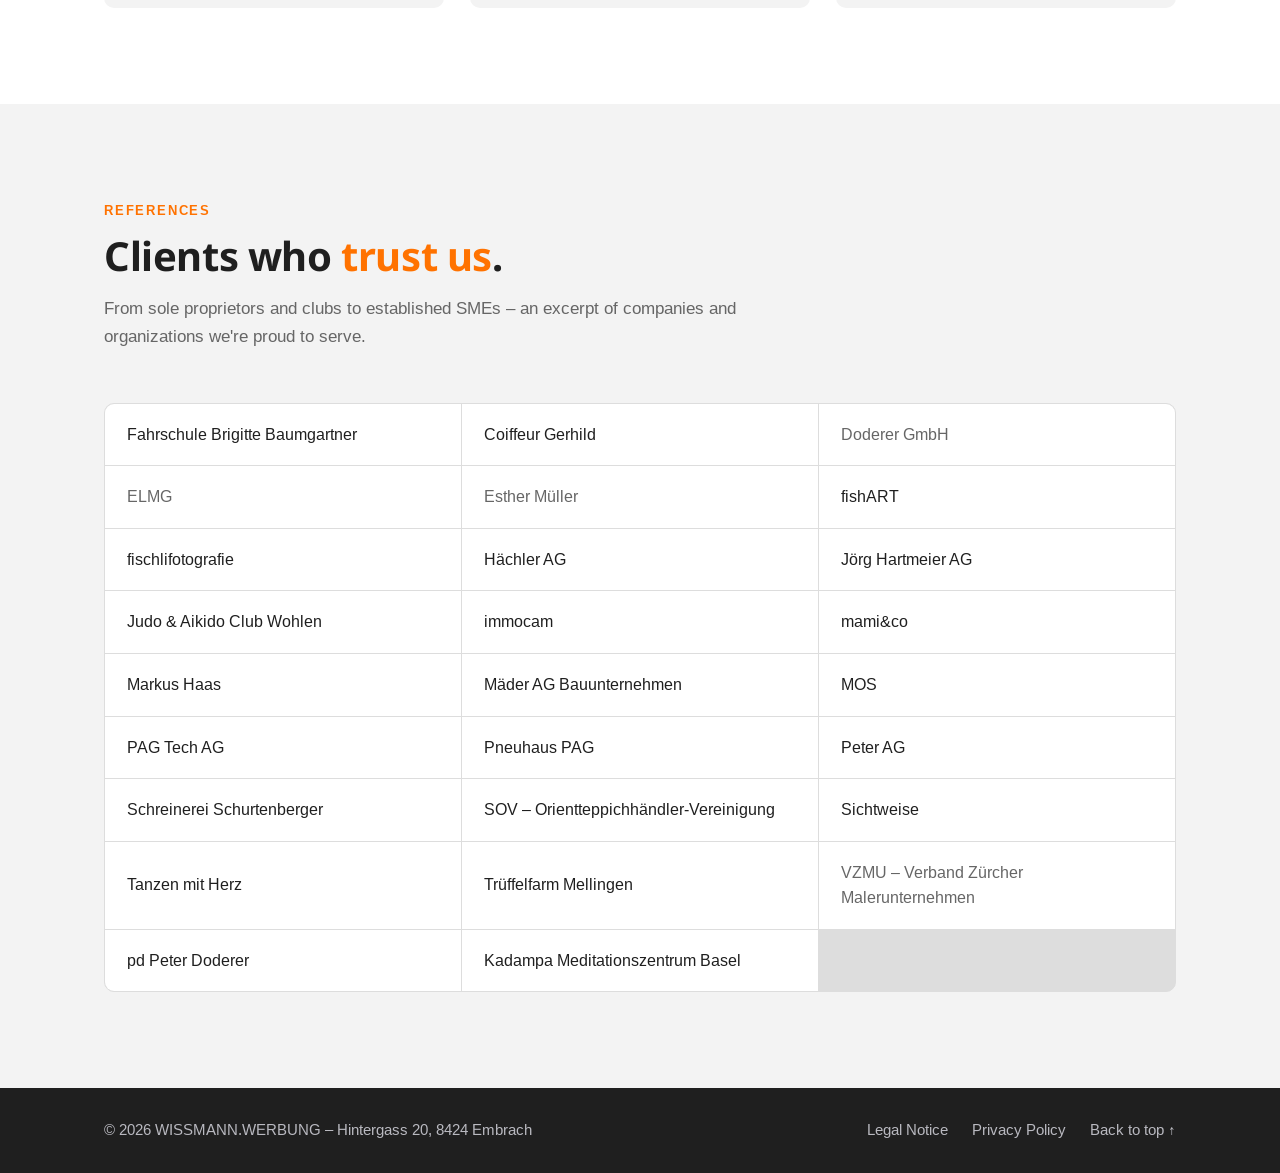
==== commit 0a05b305: "Improve local SEO for Embrach searches" ====
--- a/index.html
+++ b/index.html
@@ -3,8 +3,67 @@
 <head>
   <meta charset="UTF-8">
   <meta name="viewport" content="width=device-width, initial-scale=1.0">
-  <title>WISSMANN.WERBUNG – Full-Service Werbeagentur | Embrach ZH</title>
-  <meta name="description" content="WISSMANN.WERBUNG ist Ihre Full-Service Werbe- und Marketing-Agentur in Embrach. Grafik, Print, Web, Beschriftungen, Logo-Entwicklung und Social Media – alles aus einer Hand.">
+  <title>Werbeagentur Embrach | WISSMANN.WERBUNG</title>
+  <meta name="description" content="WISSMANN.WERBUNG: Ihre Werbeagentur in Embrach für Grafik, Print, Webdesign, Logos und Beschriftungen. Persönlich beraten, komplett umgesetzt.">
+  <meta name="robots" content="index, follow">
+  <link rel="canonical" href="https://wissmannwerbung.ch/">
+  <meta property="og:type" content="website">
+  <meta property="og:locale" content="de_CH">
+  <meta property="og:site_name" content="WISSMANN.WERBUNG">
+  <meta property="og:title" content="WISSMANN.WERBUNG – Full-Service Werbeagentur | Embrach ZH">
+  <meta property="og:description" content="Grafik, Print, Web, Beschriftungen, Logo-Entwicklung und Social Media – persönliche Full-Service-Werbung aus Embrach.">
+  <meta property="og:url" content="https://wissmannwerbung.ch/">
+  <meta property="og:image" content="https://wissmannwerbung.ch/img/logo.jpg">
+  <meta property="og:image:width" content="460">
+  <meta property="og:image:height" content="29">
+  <meta property="og:image:alt" content="Logo von WISSMANN.WERBUNG">
+  <meta name="twitter:card" content="summary">
+  <meta name="twitter:title" content="WISSMANN.WERBUNG – Full-Service Werbeagentur">
+  <meta name="twitter:description" content="Grafik, Print, Web, Beschriftungen, Logo-Entwicklung und Social Media – alles aus einer Hand.">
+  <meta name="twitter:image" content="https://wissmannwerbung.ch/img/logo.jpg">
+  <script type="application/ld+json">
+  {
+    "@context": "https://schema.org",
+    "@type": "LocalBusiness",
+    "@id": "https://wissmannwerbung.ch/#unternehmen",
+    "name": "WISSMANN.WERBUNG",
+    "description": "Inhabergeführte Full-Service Werbe- und Marketing-Agentur für Grafik, Print, Web, Beschriftungen, Logo-Entwicklung und Social Media.",
+    "url": "https://wissmannwerbung.ch/",
+    "logo": "https://wissmannwerbung.ch/img/logo.jpg",
+    "image": "https://wissmannwerbung.ch/img/logo.jpg",
+    "telephone": "+41792579973",
+    "email": "info@wissmannwerbung.ch",
+    "foundingDate": "2000",
+    "priceRange": "$$",
+    "openingHoursSpecification": [
+      {
+        "@type": "OpeningHoursSpecification",
+        "dayOfWeek": ["Monday", "Tuesday", "Wednesday", "Thursday", "Friday"],
+        "opens": "08:00",
+        "closes": "12:00"
+      },
+      {
+        "@type": "OpeningHoursSpecification",
+        "dayOfWeek": ["Monday", "Tuesday", "Wednesday", "Thursday", "Friday"],
+        "opens": "13:30",
+        "closes": "17:30"
+      }
+    ],
+    "areaServed": [
+      {"@type": "City", "name": "Embrach"},
+      {"@type": "AdministrativeArea", "name": "Zürcher Unterland"},
+      {"@type": "AdministrativeArea", "name": "Kanton Zürich"}
+    ],
+    "address": {
+      "@type": "PostalAddress",
+      "streetAddress": "Hintergass 20",
+      "postalCode": "8424",
+      "addressLocality": "Embrach",
+      "addressRegion": "ZH",
+      "addressCountry": "CH"
+    }
+  }
+  </script>
   <link rel="preconnect" href="https://fonts.googleapis.com">
   <link rel="preconnect" href="https://fonts.gstatic.com" crossorigin>
   <link href="https://fonts.googleapis.com/css2?family=Arimo:ital,wght@0,400;0,500;0,600;0,700;1,400&family=Droid+Sans:wght@400;700&display=swap" rel="stylesheet">
@@ -79,6 +138,7 @@
             Ob Flyer, Broschüre, Mailing, Website, Fahrzeug- oder Gebäudebeschriftung –
             wir begleiten Sie von der ersten Idee bis zum fertigen Produkt.
           </p>
+          <p><a href="werbeagentur-embrach.html">Mehr über unsere Werbeagentur in Embrach und das Einzugsgebiet</a></p>
         </div>
         <div class="fact-card">
           <ul class="fact-list">
@@ -448,7 +508,6 @@
         <li><a href="https://mos.ch" target="_blank" rel="noopener">MOS</a></li>
         <li><a href="https://pag-tech.ch" target="_blank" rel="noopener">PAG Tech AG</a></li>
         <li><a href="https://pneuhaus-pag.ch" target="_blank" rel="noopener">Pneuhaus PAG</a></li>
-        <li><a href="https://panamour.ch" target="_blank" rel="noopener">Panamour</a></li>
         <li><a href="https://peter-ag.ch" target="_blank" rel="noopener">Peter AG</a></li>
         <li><a href="https://schreinerei-schurtenberger.ch" target="_blank" rel="noopener">Schreinerei Schurtenberger</a></li>
         <li><a href="https://sov-et.ch" target="_blank" rel="noopener">SOV – Orientteppichhändler-Vereinigung</a></li>
